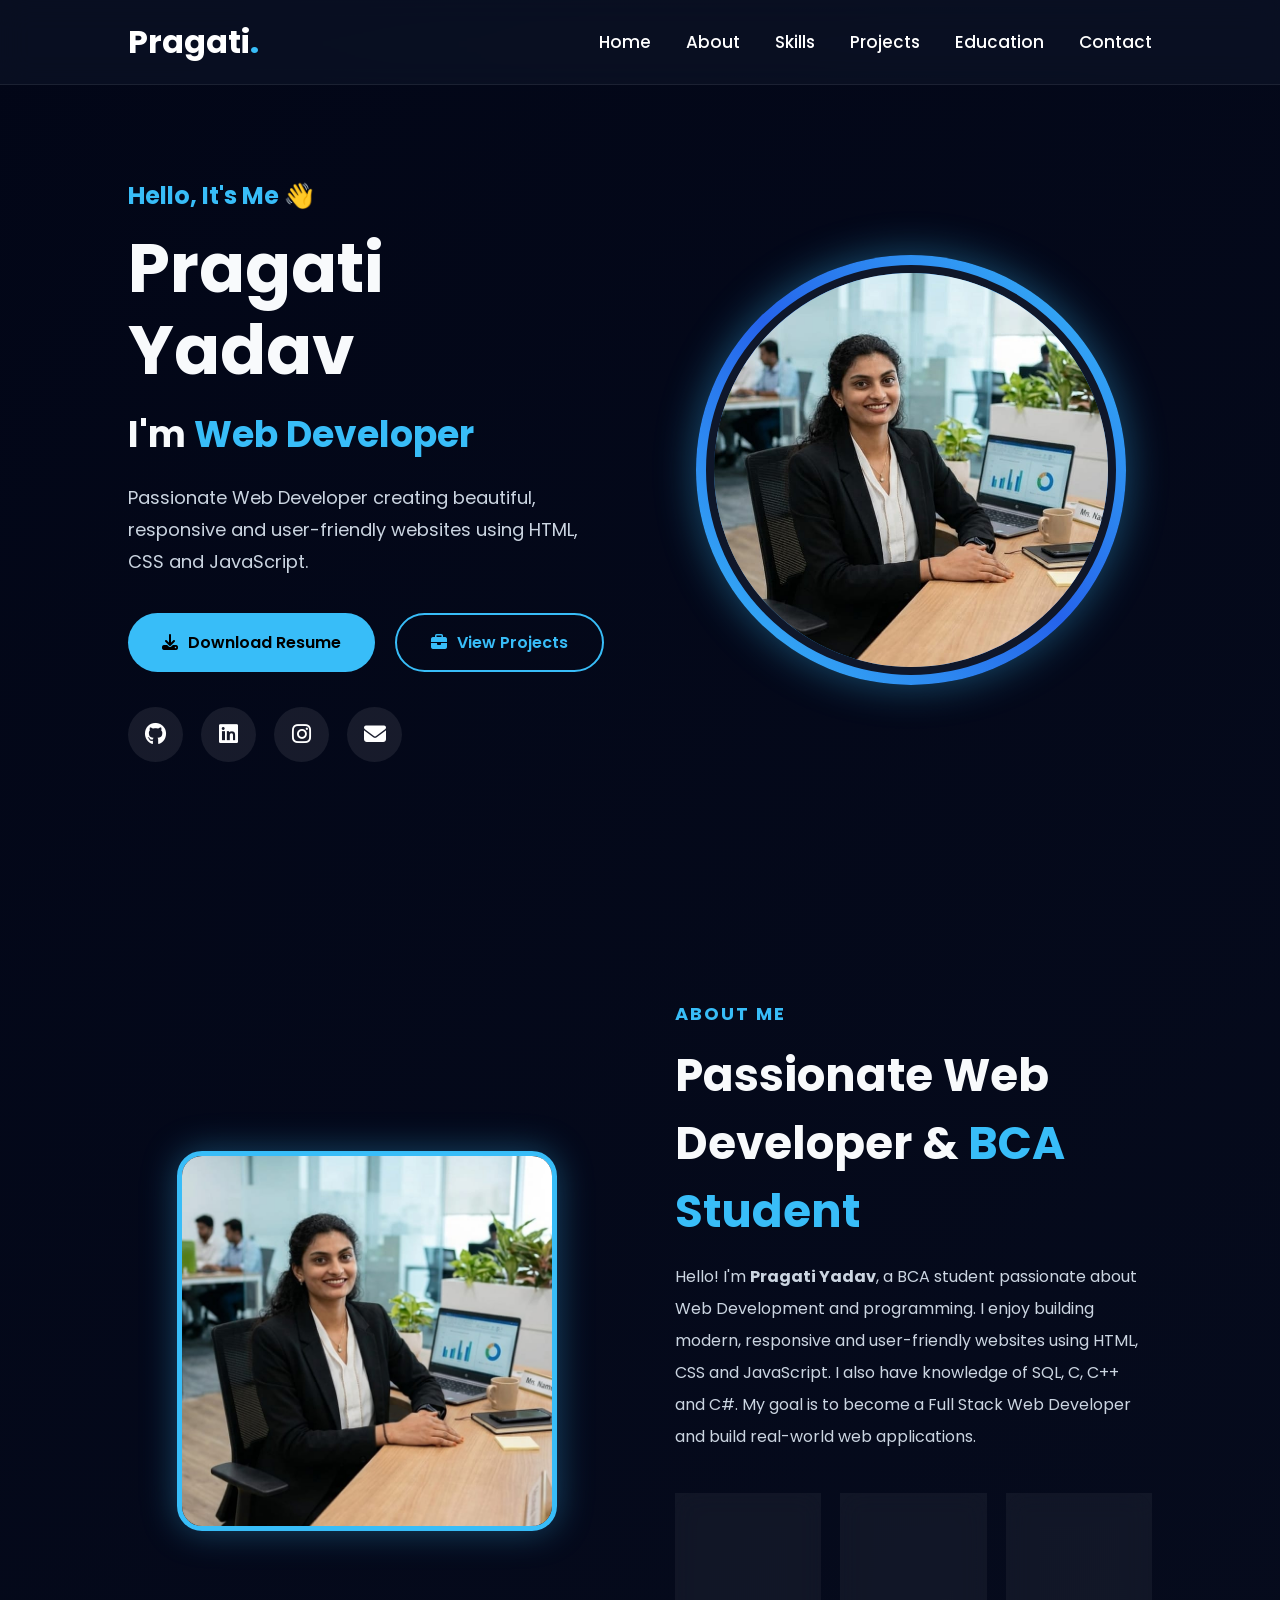
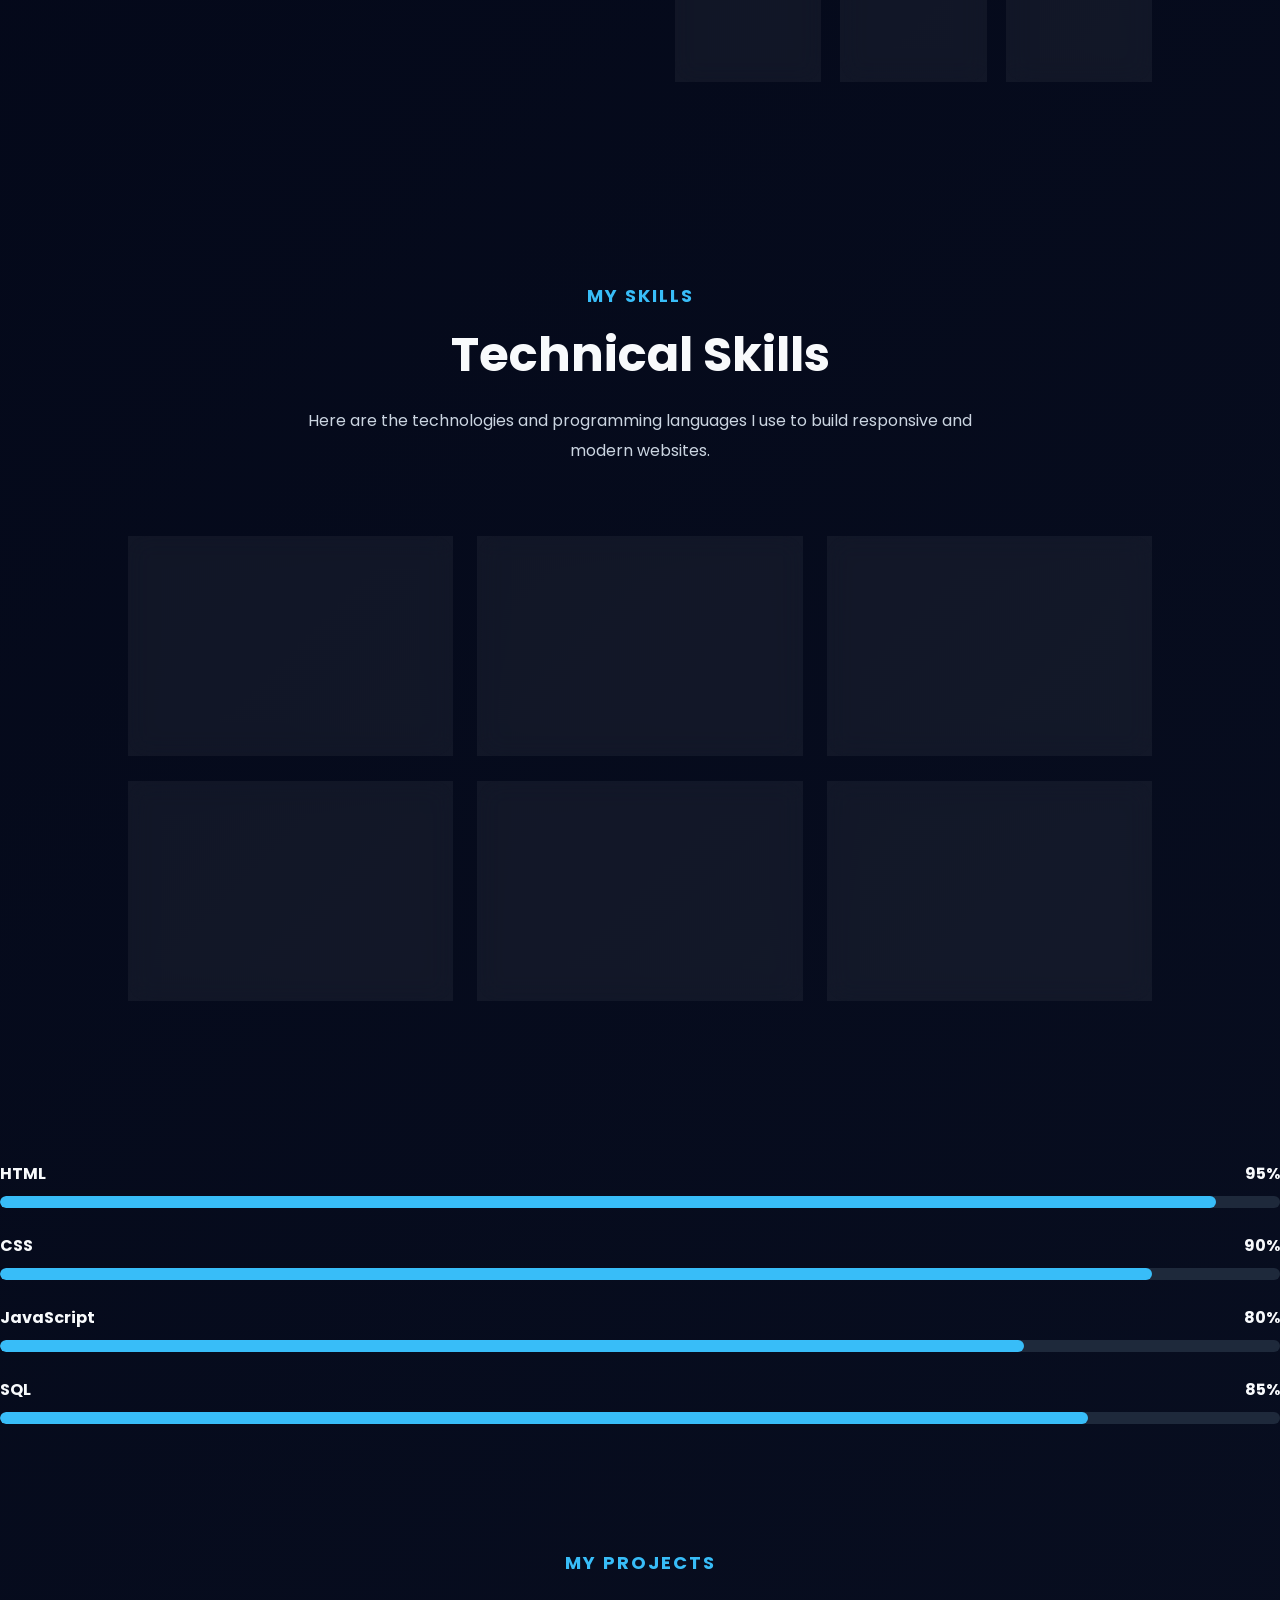
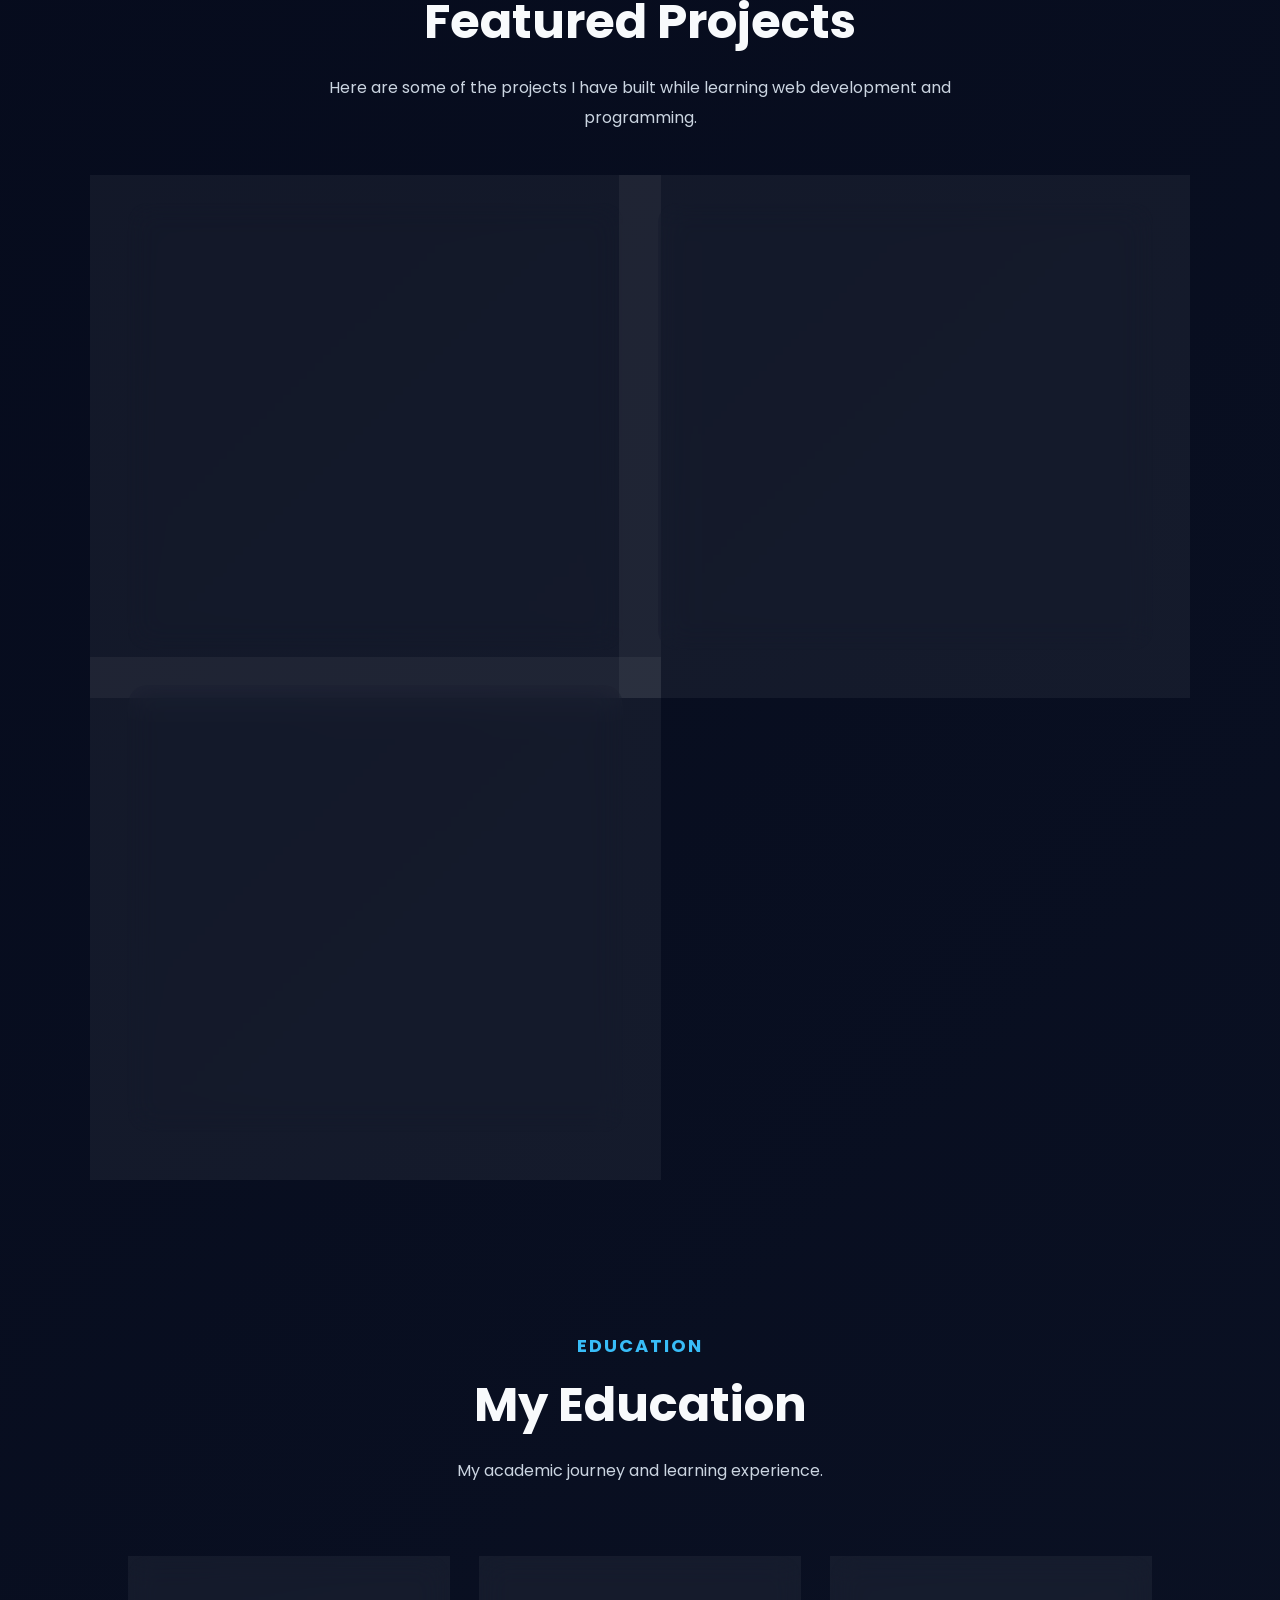
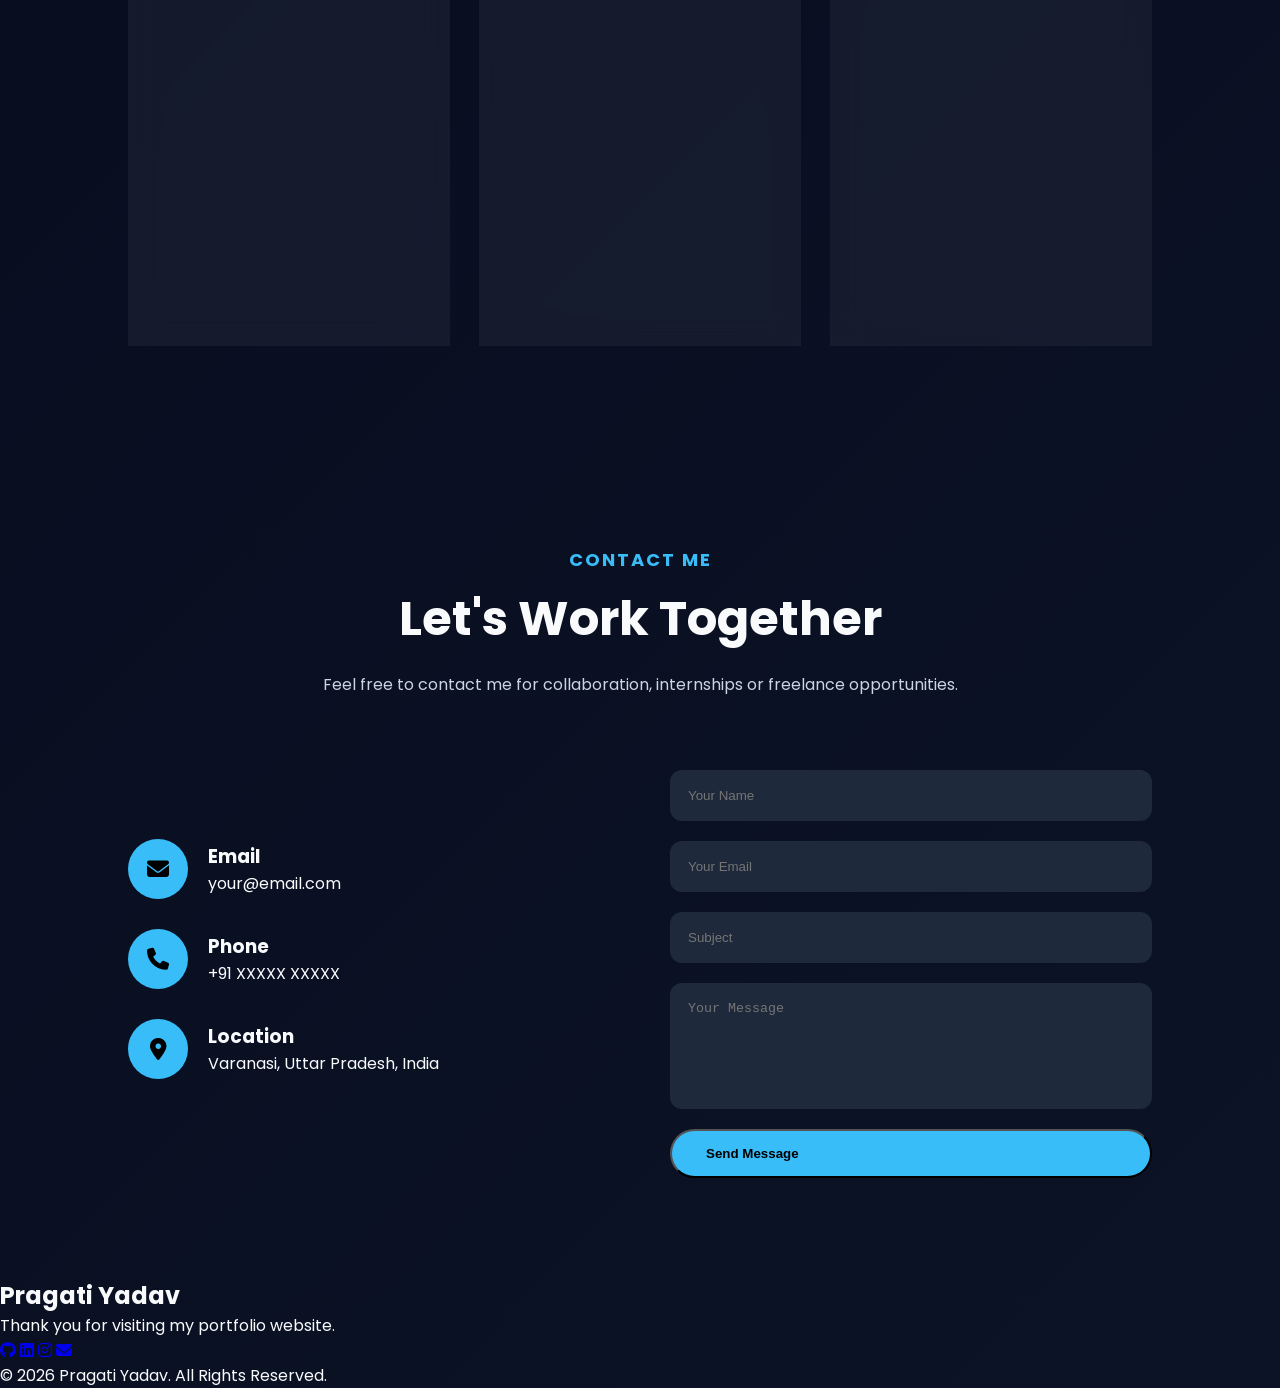
==== index.html @ 020c35b8 "Add files via upload" ====
<!DOCTYPE html>
<html lang="en">

<head>
    <!-- Basic -->
    <meta charset="UTF-8">
    <meta name="viewport" content="width=device-width, initial-scale=1.0">

    <!-- Website Title -->
    <title>Pragati Yadav | Portfolio</title>

    <!-- CSS -->
    <link rel="stylesheet" href="style.css">

    <!-- Google Font -->
    <link href="https://fonts.googleapis.com/css2?family=Poppins:wght@300;400;500;600;700;800&display=swap" rel="stylesheet">

    <!-- Font Awesome -->
    <link rel="stylesheet"
        href="https://cdnjs.cloudflare.com/ajax/libs/font-awesome/6.7.2/css/all.min.css">
</head>

<body>

    <!-- ===========================
            HEADER START
    ============================ -->

    <header>

        <nav class="navbar">

            <div class="logo">
                Pragati<span>.</span>
            </div>

            <ul class="nav-links">

                <li><a href="#home">Home</a></li>

                <li><a href="#about">About</a></li>

                <li><a href="#skills">Skills</a></li>

                <li><a href="#projects">Projects</a></li>

                <li><a href="#education">Education</a></li>

                <li><a href="#contact">Contact</a></li>

            </ul>

            <!-- Mobile Menu -->

            <div class="menu-btn">

                <i class="fa-solid fa-bars"></i>

            </div>

        </nav>

    </header>

    <!-- ===========================
            HEADER END
    ============================ -->



    <!-- ===========================
            HERO START
    ============================ -->

    <section id="home" class="hero">

        <div class="hero-left">

            <h4>Hello, It's Me 👋</h4>

            <h1>Pragati Yadav</h1>

            <h2>
                I'm
                <span class="typing"></span>
            </h2>

            <p>

                Passionate Web Developer creating beautiful,
                responsive and user-friendly websites using
                HTML, CSS and JavaScript.

            </p>
                        <!-- Buttons -->

            <div class="hero-buttons">

                <a href="dev_Pragatiy.pdf"
                   class="btn btn-primary"
                   download>

                    <i class="fa-solid fa-download"></i>

                    Download Resume

                </a>

                <a href="#projects"
                   class="btn btn-secondary">

                    <i class="fa-solid fa-briefcase"></i>

                    View Projects

                </a>

            </div>

            <!-- Social Icons -->

            <div class="social-icons">

                <a href="https://github.com/pragatiyadav2007" target="_blank">

                    <i class="fa-brands fa-github"></i>

                </a>

                <a href="pragati-yadav-513b433b0/"
                   target="_blank">

                    <i class="fa-brands fa-linkedin"></i>

                </a>

                <a href="https://www.instagram.com/angry_girl_p1289"
                   target="_blank">

                    <i class="fa-brands fa-instagram"></i>

                </a>

                <a href="mailto:your@email.com">

                    <i class="fa-solid fa-envelope"></i>

                </a>

            </div>

        </div>


        <!-- Hero Right -->

        <div class="hero-right">

            <div class="image-box">

                <img src="imagge.jpeg"
                     alt="Pragati Yadav">

            </div>

        </div>

    </section>

    <!-- Hero End -->

    <!-- ======================================
              ABOUT SECTION
====================================== -->

<section class="about" id="about">

    <div class="about-container">

        <!-- Left Side Image -->

        <div class="about-image">

            <img src="imagge.jpeg" alt="Pragati Yadav">

        </div>

        <!-- Right Side Content -->

        <div class="about-content">

            <h5>About Me</h5>

            <h2>
                Passionate Web Developer &
                <span>BCA Student</span>
            </h2>

            <p>

                Hello! I'm <strong>Pragati Yadav</strong>, a BCA student
                passionate about Web Development and programming.

                I enjoy building modern, responsive and user-friendly
                websites using HTML, CSS and JavaScript.

                I also have knowledge of SQL, C, C++ and C#.

                My goal is to become a Full Stack Web Developer
                and build real-world web applications.

            </p>

            <!-- Information -->

            <div class="about-info">

                <div class="info-box">

                    <i class="fa-solid fa-user-graduate"></i>

                    <h4>Education</h4>

                    <p>BCA (Pursuing)</p>

                </div>

                <div class="info-box">

                    <i class="fa-solid fa-code"></i>

                    <h4>Experience</h4>

                    <p>Fresher Developer</p>

                </div>

                <div class="info-box">

                    <i class="fa-solid fa-laptop-code"></i>

                    <h4>Projects</h4>

                    <p>3+ Completed</p>

                </div>

            </div>

        </div>

    </div>

</section>
<!-- ===========================
        SKILLS SECTION
=========================== -->

<section class="skills" id="skills">

    <div class="section-heading">

        <h5>My Skills</h5>

        <h2>Technical Skills</h2>

        <p>
            Here are the technologies and programming languages
            I use to build responsive and modern websites.
        </p>

    </div>

    <div class="skills-container">

        <div class="skill-card">
            <i class="fa-brands fa-html5"></i>
            <h3>HTML5</h3>
            <p>Semantic & Responsive Structure</p>
        </div>

        <div class="skill-card">
            <i class="fa-brands fa-css3-alt"></i>
            <h3>CSS3</h3>
            <p>Modern UI & Animations</p>
        </div>

        <div class="skill-card">
            <i class="fa-brands fa-js"></i>
            <h3>JavaScript</h3>
            <p>Interactive Web Development</p>
        </div>

        <div class="skill-card">
            <i class="fa-solid fa-database"></i>
            <h3>SQL</h3>
            <p>Database Management</p>
        </div>

        <div class="skill-card">
            <i class="fa-solid fa-code"></i>
            <h3>C / C++ / C#</h3>
            <p>Programming Fundamentals</p>
        </div>

        <div class="skill-card">
            <i class="fa-solid fa-laptop-code"></i>
            <h3>Responsive Design</h3>
            <p>Mobile Friendly Websites</p>
        </div>

    </div>

</section>


<div class="skill-progress">

    <div class="progress-box">
        <h4>HTML <span>95%</span></h4>
        <div class="progress-bar">
            <div class="progress html"></div>
        </div>
    </div>

    <div class="progress-box">
        <h4>CSS <span>90%</span></h4>
        <div class="progress-bar">
            <div class="progress css"></div>
        </div>
    </div>

    <div class="progress-box">
        <h4>JavaScript <span>80%</span></h4>
        <div class="progress-bar">
            <div class="progress js"></div>
        </div>
    </div>

    <div class="progress-box">
        <h4>SQL <span>85%</span></h4>
        <div class="progress-bar">
            <div class="progress sql"></div>
        </div>
    </div>

</div>
<!-- ======================================
              PROJECTS SECTION
====================================== -->

<section class="projects" id="projects">

    <div class="section-heading">

        <h5>My Projects</h5>

        <h2>Featured Projects</h2>

        <p>
            Here are some of the projects I have built while learning
            web development and programming.
        </p>

    </div>

    <div class="projects-container">

        <!-- Project 1 -->

        <div class="project-card">

            <img src="imagge/project2.jpeg" alt="Portfolio Website">

            <div class="project-content">

                <h3>Personal Portfolio</h3>

                <p>
                    A modern responsive portfolio website built using
                    HTML, CSS and JavaScript.
                </p>

                <div class="project-buttons">

                    <a href="#" class="project-btn">
                        Live Demo
                    </a>

                    <a href="#" class="project-btn">
                        GitHub
                    </a>

                </div>

            </div>

        </div>

        <!-- Project 2 -->

        <div class="project-card">

            <img src="imagge/project2.jpeg" alt="Amazon Clone">

            <div class="project-content">

                <h3>Amazon Clone</h3>

                <p>
                    Amazon homepage clone developed using HTML, CSS
                    and JavaScript.
                </p>

                <div class="project-buttons">

                    <a href="#" class="project-btn">
                        Live Demo
                    </a>

                    <a href="#" class="project-btn">
                        GitHub
                    </a>

                </div>

            </div>

        </div>

        <!-- Project 3 -->

        <div class="project-card">

            <img src="images/project3.png" alt="Student Marksheet">

            <div class="project-content">

                <h3>Student Marksheet</h3>

                <p>
                    Console application developed using C#
                    for student result management.
                </p>

                <div class="project-buttons">

                    <a href="#" class="project-btn">
                        View
                    </a>

                    <a href="#" class="project-btn">
                        GitHub
                    </a>

                </div>

            </div>

        </div>

    </div>

</section>

<!-- ======================================
              EDUCATION SECTION
====================================== -->

<section class="education" id="education">

    <div class="section-heading">

        <h5>Education</h5>

        <h2>My Education</h2>

        <p>
            My academic journey and learning experience.
        </p>

    </div>

    <div class="education-container">

        <!-- BCA -->

        <div class="education-card">

            <div class="edu-icon">
                <i class="fa-solid fa-graduation-cap"></i>
            </div>

            <h3>Bachelor of Computer Applications (BCA)</h3>

            <h4>Attar Singh Degree College</h4>

            <span>2025 - Present</span>

            <p>
                Currently pursuing BCA with focus on Web Development,
                Programming and Database Management.
            </p>

        </div>

        <!-- 12th -->

        <div class="education-card">

            <div class="edu-icon">
                <i class="fa-solid fa-school"></i>
            </div>

            <h3>Intermediate (12th)</h3>

            <h4>U.P. Board</h4>

            <span>2025</span>

            <p>
                Successfully completed Intermediate with
                <strong>75.6%</strong>.
            </p>

        </div>

        <!-- 10th -->

        <div class="education-card">

            <div class="edu-icon">
                <i class="fa-solid fa-book-open"></i>
            </div>

            <h3>High School (10th)</h3>

            <h4>U.P. Board</h4>

            <span>2023</span>

            <p>
                Successfully completed High School with
                <strong>82.17%</strong>.
            </p>

        </div>

    </div>

</section>
<!-- ======================================
              CONTACT SECTION
====================================== -->

<section class="contact" id="contact">

    <div class="section-heading">

        <h5>Contact Me</h5>

        <h2>Let's Work Together</h2>

        <p>
            Feel free to contact me for collaboration,
            internships or freelance opportunities.
        </p>

    </div>

    <div class="contact-container">

        <!-- Left Side -->

        <div class="contact-info">

            <div class="contact-box">

                <i class="fa-solid fa-envelope"></i>

                <div>

                    <h3>Email</h3>

                    <p>your@email.com</p>

                </div>

            </div>

            <div class="contact-box">

                <i class="fa-solid fa-phone"></i>

                <div>

                    <h3>Phone</h3>

                    <p>+91 XXXXX XXXXX</p>

                </div>

            </div>

            <div class="contact-box">

                <i class="fa-solid fa-location-dot"></i>

                <div>

                    <h3>Location</h3>

                    <p>Varanasi, Uttar Pradesh, India</p>

                </div>

            </div>

        </div>

        <!-- Right Side -->

        <form class="contact-form">

            <input type="text" placeholder="Your Name" required>

            <input type="email" placeholder="Your Email" required>

            <input type="text" placeholder="Subject" required>

            <textarea rows="6" placeholder="Your Message"></textarea>

            <button type="submit" class="btn btn-primary">

                Send Message

            </button>

        </form>

    </div>

</section>

<!-- ======================================
                FOOTER
====================================== -->

<footer>

    <div class="footer-content">

        <h2>Pragati Yadav</h2>

        <p>
            Thank you for visiting my portfolio website.
        </p>

        <div class="footer-social">

            <a href="#"><i class="fa-brands fa-github"></i></a>

            <a href="#"><i class="fa-brands fa-linkedin"></i></a>

            <a href="#"><i class="fa-brands fa-instagram"></i></a>

            <a href="#"><i class="fa-solid fa-envelope"></i></a>

        </div>

        <p class="copyright">

            © 2026 Pragati Yadav. All Rights Reserved.

        </p>

    </div>

</footer>

<script src="script.js"></script>

</body>
</html>
---- style.css ----
/* ===========================================
   GOOGLE FONT
=========================================== */

@import url('https://fonts.googleapis.com/css2?family=Poppins:wght@300;400;500;600;700;800&display=swap');


/* ===========================================
   CSS VARIABLES
=========================================== */

:root{

    --bg-color:#0F172A;
    --card-color:#1E293B;
    --primary:#38BDF8;
    --primary-dark:#0284C7;
    --text:#F8FAFC;
    --gray:#CBD5E1;
    --white:#ffffff;
    --shadow:0 10px 30px rgba(0,0,0,.35);

}


/* ===========================================
   RESET
=========================================== */

*{

    margin:0;
    padding:0;
    box-sizing:border-box;
    scroll-behavior:smooth;

}


/* ===========================================
   BODY
=========================================== */

body{

    font-family:'Poppins',sans-serif;

    background:linear-gradient(
        135deg,
        #020617,
        #0F172A,
        #1E293B,
        #0F172A
    );

    background-size:400% 400%;

    animation:bgAnimation 15s ease infinite;

    color:var(--text);

    overflow-x:hidden;

}


/* Animated Background */

@keyframes bgAnimation{

    0%{

        background-position:0% 50%;

    }

    50%{

        background-position:100% 50%;

    }

    100%{

        background-position:0% 50%;

    }

}


/* ===========================================
   COMMON
=========================================== */

html{

    scroll-behavior:smooth;

}

img{

    max-width:100%;
    display:block;

}

a{

    text-decoration:none;

}

ul{

    list-style:none;

}

section{

    padding:100px 10%;

}


/* ===========================================
   SECTION TITLE
=========================================== */

.section-heading{

    text-align:center;

    margin-bottom:70px;

}

.section-heading h5{

    color:var(--primary);

    font-size:18px;

    letter-spacing:2px;

    text-transform:uppercase;

}

.section-heading h2{

    font-size:48px;

    margin-top:10px;

}

.section-heading p{

    color:var(--gray);

    margin-top:15px;

    line-height:30px;

    max-width:700px;

    margin-left:auto;

    margin-right:auto;

}
/* ===========================================
   NAVBAR
=========================================== */

header{
    position: fixed;
    top: 0;
    left: 0;
    width: 100%;
    z-index: 1000;
    padding: 18px 10%;
    backdrop-filter: blur(15px);
    background: rgba(15,23,42,0.55);
    border-bottom: 1px solid rgba(255,255,255,0.08);
}

.navbar{
    display: flex;
    justify-content: space-between;
    align-items: center;
}

/* Logo */

.logo{
    font-size: 32px;
    font-weight: 700;
    color: var(--white);
    cursor: pointer;
}

.logo span{
    color: var(--primary);
}

/* Menu */

.nav-links{
    display: flex;
    gap: 35px;
}

.nav-links li a{

    color: var(--white);

    font-size: 17px;

    font-weight: 500;

    transition: .3s;

}

.nav-links li a:hover{

    color: var(--primary);

}

/* Mobile Menu */

.menu-btn{

    display: none;

    font-size: 28px;

    cursor: pointer;

    color: white;

}


/* ===========================================
   BUTTONS
=========================================== */

.btn{

    display:inline-flex;

    align-items:center;

    gap:10px;

    padding:15px 34px;

    border-radius:50px;

    font-weight:600;

    transition:.4s;

}

.btn-primary{

    background:var(--primary);

    color:#000;

}

.btn-primary:hover{

    transform:translateY(-6px);

    box-shadow:0 0 30px var(--primary);

}

.btn-secondary{

    border:2px solid var(--primary);

    color:var(--primary);

}

.btn-secondary:hover{

    background:var(--primary);

    color:#000;

}


/* ===========================================
   RESPONSIVE NAVBAR
=========================================== */

@media(max-width:991px){

.nav-links{

display:none;

}

.menu-btn{

display:block;

}

}
/* ===========================================
   HERO SECTION
=========================================== */

.hero{

    min-height:100vh;

    display:flex;

    justify-content:space-between;

    align-items:center;

    padding:120px 10% 80px;

    gap:60px;

}

/* Left */

.hero-left{

    flex:1;

}

.hero-left h4{

    color:var(--primary);

    font-size:24px;

    margin-bottom:15px;

}

.hero-left h1{

    font-size:68px;

    font-weight:700;

    margin-bottom:15px;

    line-height:1.2;

}

.hero-left h2{

    font-size:36px;

    margin-bottom:20px;

}

.typing{

    color:var(--primary);

}

.hero-left p{

    color:var(--gray);

    line-height:32px;

    max-width:650px;

    margin-bottom:35px;

    font-size:18px;

}

/* Buttons */

.hero-buttons{

    display:flex;

    gap:20px;

    margin-bottom:35px;

    flex-wrap:wrap;

}

/* Social Icons */

.social-icons{

    display:flex;

    gap:18px;

}

.social-icons a{

    width:55px;

    height:55px;

    border-radius:50%;

    background:rgba(255,255,255,.08);

    display:flex;

    justify-content:center;

    align-items:center;

    color:white;

    font-size:22px;

    transition:.4s;

}

.social-icons a:hover{

    background:var(--primary);

    color:#000;

    transform:translateY(-6px);

}

/* Right */

.hero-right{

    flex:1;

    display:flex;

    justify-content:center;

}

.image-box{

    width:430px;

    height:430px;

    border-radius:50%;

    padding:10px;

    background:linear-gradient(
    45deg,
    #38BDF8,
    #2563EB,
    #38BDF8);

    animation:float 4s ease-in-out infinite;

    box-shadow:0 0 40px rgba(56,189,248,.4);

}

.image-box img{

    width:100%;

    height:100%;

    object-fit:cover;

    border-radius:50%;

    border:8px solid #0F172A;

}

/* Floating Animation */

@keyframes float{

    0%{

        transform:translateY(0);

    }

    50%{

        transform:translateY(-18px);

    }

    100%{

        transform:translateY(0);

    }

}

/* Mobile */

@media(max-width:991px){

.hero{

flex-direction:column-reverse;

text-align:center;

}

.hero-buttons{

justify-content:center;

}

.social-icons{

justify-content:center;

}

.hero-left h1{

font-size:48px;

}

.hero-left h2{

font-size:28px;

}

.image-box{

width:300px;

height:300px;

}

}
/* ===========================================
   ABOUT SECTION
=========================================== */

.about{

    padding:100px 10%;

}

.about-container{

    display:flex;

    align-items:center;

    justify-content:space-between;

    gap:70px;

}

.about-image{

    flex:1;

    display:flex;

    justify-content:center;

}

.about-image img{

    width:380px;

    height:380px;

    object-fit:cover;

    border-radius:25px;

    border:5px solid var(--primary);

    box-shadow:0 0 35px rgba(56,189,248,.35);

    transition:.5s;

}

.about-image img:hover{

    transform:scale(1.04);

}

.about-content{

    flex:1;

}

.about-content h5{

    color:var(--primary);

    font-size:18px;

    letter-spacing:2px;

    text-transform:uppercase;

}

.about-content h2{

    font-size:45px;

    margin:15px 0;

}

.about-content h2 span{

    color:var(--primary);

}

.about-content p{

    color:var(--gray);

    line-height:32px;

    margin-bottom:40px;

}

/* Info Cards */

.about-info{

    display:grid;

    grid-template-columns:repeat(3,1fr);

    gap:20px;

}

.info-box{

    background:rgba(255,255,255,.05);

    backdrop-filter:blur(12px);

    border:1px solid rgba(255,255,255,.08);

    border-radius:20px;

    padding:25px;

    text-align:center;

    transition:.4s;

}

.info-box:hover{

    transform:translateY(-10px);

    box-shadow:0 0 25px rgba(56,189,248,.35);

}

.info-box i{

    font-size:35px;

    color:var(--primary);

    margin-bottom:15px;

}

.info-box h4{

    margin-bottom:10px;

}

.info-box p{

    margin:0;

    line-height:26px;

}

/* Responsive */

@media(max-width:991px){

.about-container{

flex-direction:column;

text-align:center;

}

.about-info{

grid-template-columns:1fr;

}

.about-image img{

width:280px;

height:280px;

}

.about-content h2{

font-size:34px;

}

}
/* ===========================================
   SKILLS SECTION
=========================================== */

.skills{
    padding:100px 10%;
}

.skills-container{

    display:grid;

    grid-template-columns:repeat(auto-fit,minmax(250px,1fr));

    gap:25px;

}

.skill-card{

    background:rgba(255,255,255,.05);

    backdrop-filter:blur(12px);

    border:1px solid rgba(255,255,255,.08);

    border-radius:20px;

    padding:35px 25px;

    text-align:center;

    transition:.4s;

}

.skill-card:hover{

    transform:translateY(-10px);

    box-shadow:0 0 30px rgba(56,189,248,.35);

}

.skill-card i{

    font-size:55px;

    color:var(--primary);

    margin-bottom:20px;

}

.skill-card h3{

    margin-bottom:10px;

    font-size:24px;

}

.skill-card p{

    color:var(--gray);

    line-height:28px;

}
/* Skill Progress */

.skill-progress{
    margin-top:60px;
}

.progress-box{
    margin-bottom:25px;
}

.progress-box h4{
    display:flex;
    justify-content:space-between;
    margin-bottom:10px;
}

.progress-bar{
    width:100%;
    height:12px;
    background:#1e293b;
    border-radius:50px;
    overflow:hidden;
}

.progress{
    height:100%;
    background:var(--primary);
    border-radius:50px;
}

.html{width:95%;}
.css{width:90%;}
.js{width:80%;}
.sql{width:85%;}

/* ===========================================
   PROJECTS SECTION
=========================================== */

.projects{
    padding:100px 10%;
}

.projects-container{

    display:grid;

    grid-template-columns:repeat(auto-fit,minmax(320px,1fr));

    gap:35px;

}

.project-card{

    background:rgba(255,255,255,.05);

    backdrop-filter:blur(15px);

    border:1px solid rgba(255,255,255,.08);

    border-radius:20px;

    overflow:hidden;

    transition:.4s;

    box-shadow:0 10px 25px rgba(0,0,0,.25);

}

.project-card:hover{

    transform:translateY(-12px);

    box-shadow:0 0 30px rgba(56,189,248,.35);

}

.project-card img{

    width:100%;

    height:220px;

    object-fit:cover;

}

.project-content{

    padding:25px;

}

.project-content h3{

    font-size:24px;

    margin-bottom:15px;

}

.project-content p{

    color:var(--gray);

    line-height:28px;

    margin-bottom:20px;

}

.project-buttons{

    display:flex;

    gap:15px;

    flex-wrap:wrap;

}

.project-btn{

    padding:12px 22px;

    border-radius:30px;

    background:var(--primary);

    color:#000;

    font-weight:600;

    transition:.3s;

}

.project-btn:hover{

    background:var(--primary-dark);

    color:#fff;

}
/*==========================================
        EDUCATION SECTION
==========================================*/

.education-container{

display:grid;

grid-template-columns:repeat(auto-fit,minmax(300px,1fr));

gap:30px;

}

.education-card{

background:rgba(255,255,255,.05);

backdrop-filter:blur(15px);

padding:30px;

border-radius:20px;

text-align:center;

transition:.4s;

border:1px solid rgba(255,255,255,.08);

}

.education-card:hover{

transform:translateY(-10px);

box-shadow:0 0 25px rgba(56,189,248,.4);

}

.edu-icon{

font-size:40px;

color:var(--primary);

margin-bottom:20px;

}

.education-card h3{

margin-bottom:15px;

}

.education-card h4{

color:var(--gray);

margin-bottom:10px;

}

.education-card span{

color:var(--primary);

font-weight:600;

display:block;

margin-bottom:15px;

}
/*==========================================
          CONTACT SECTION
==========================================*/

.contact-container{

display:grid;

grid-template-columns:1fr 1fr;

gap:60px;

align-items:center;

}

.contact-box{

display:flex;

align-items:center;

gap:20px;

margin-bottom:30px;

}

.contact-box i{

width:60px;

height:60px;

display:flex;

justify-content:center;

align-items:center;

background:var(--primary);

color:#000;

border-radius:50%;

font-size:22px;

}

.contact-form{

display:flex;

flex-direction:column;

gap:20px;

}

.contact-form input,

.contact-form textarea{

padding:18px;

background:#1E293B;

border:none;

outline:none;

border-radius:12px;

color:white;

}

.contact-form textarea{

resize:none;

}
/*==========================================
      RESPONSIVE DESIGN
==========================================*/

@media(max-width:991px){

.contact-container{

grid-template-columns:1fr;

}

.section-heading h2{

font-size:36px;

}

.hero{

padding-top:150px;

}

}

@media(max-width:768px){

.hero-left h1{

font-size:40px;

}

.hero-left h2{

font-size:26px;

}

.section-heading h2{

font-size:30px;

}

.btn{

padding:14px 28px;

font-size:15px;

}

}

/*==========================================
        MOBILE MENU
==========================================*/

@media (max-width:991px){

.nav-links{

position:absolute;

top:80px;

left:0;

width:100%;

background:#0F172A;

flex-direction:column;

align-items:center;

padding:25px 0;

display:none;

}

.nav-links.active{

display:flex;

}

}

/*==========================================
        SCROLL TO TOP
==========================================*/

#topBtn{

position:fixed;

right:25px;

bottom:25px;

width:55px;

height:55px;

border:none;

border-radius:50%;

background:#38BDF8;

color:#000;

font-size:24px;

cursor:pointer;

display:none;

box-shadow:0 0 20px rgba(56,189,248,.5);

transition:.3s;

z-index:999;

}

#topBtn:hover{

transform:translateY(-5px);

}
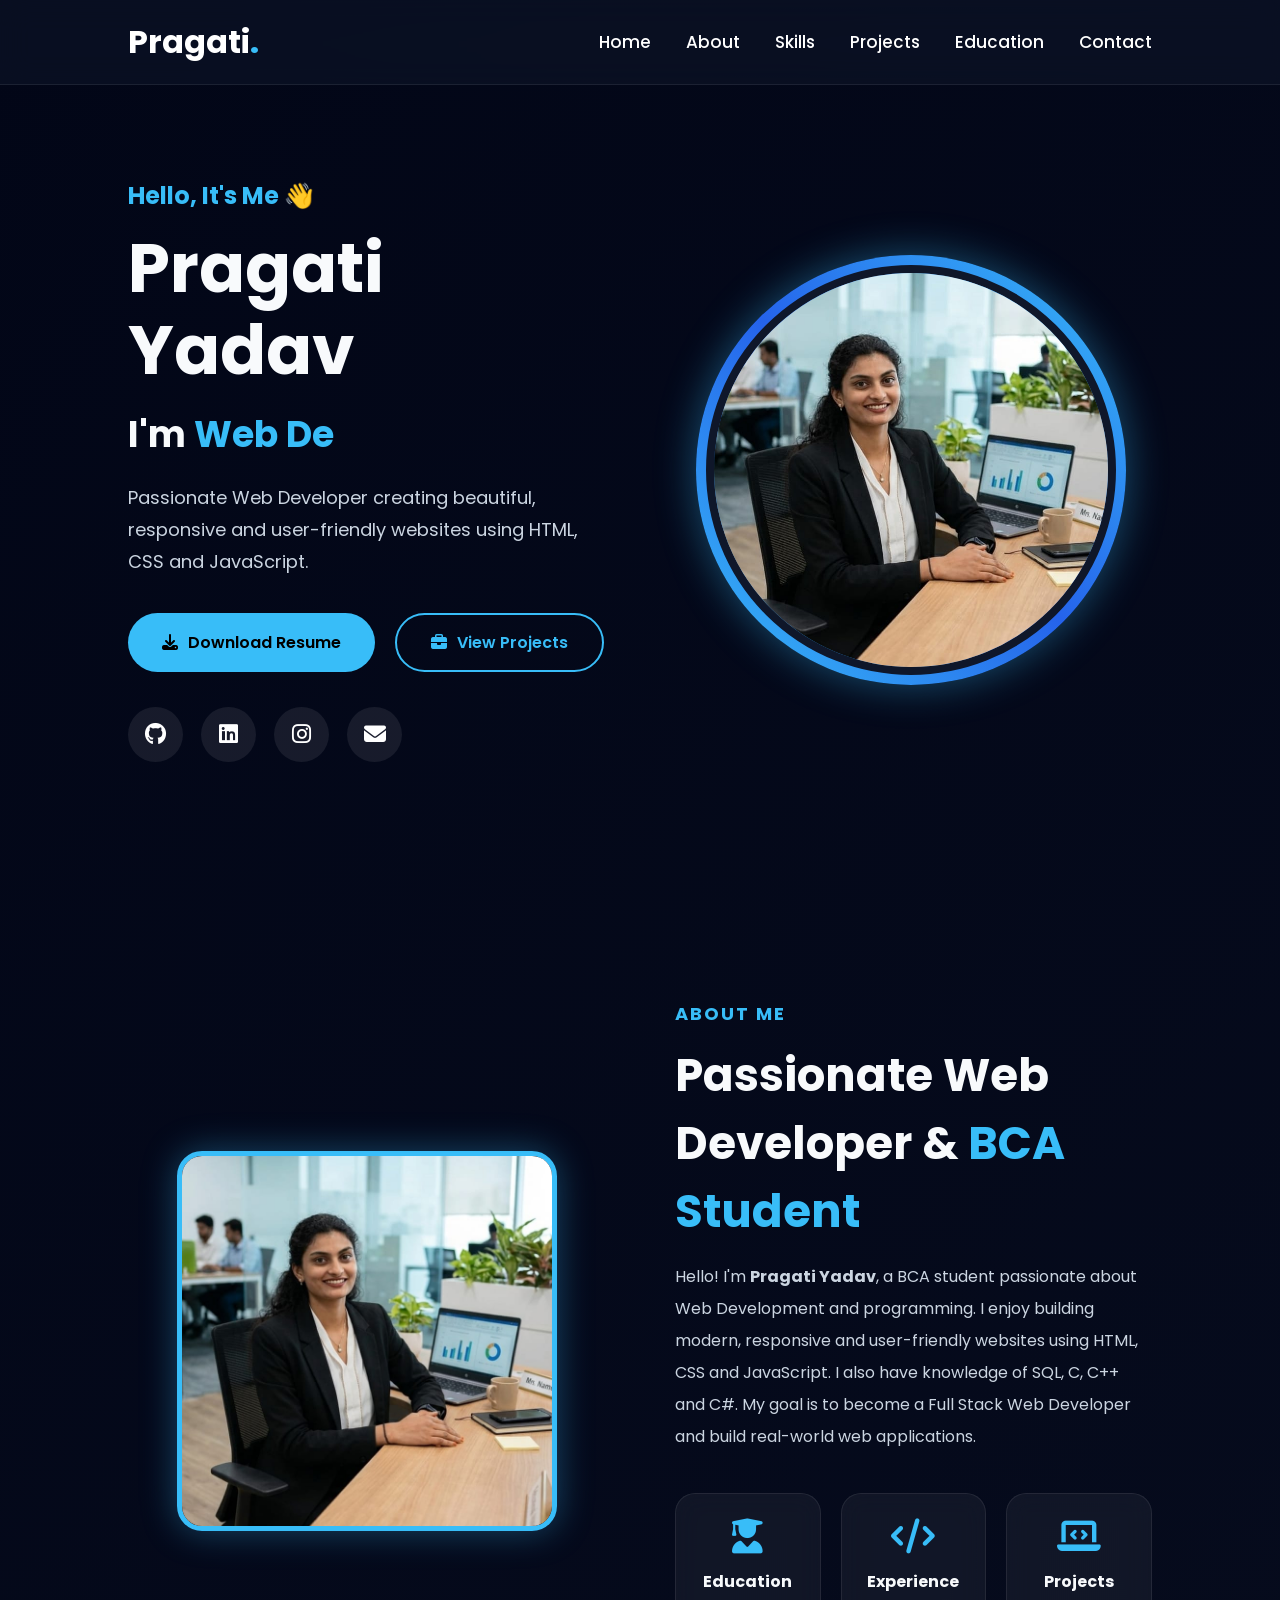
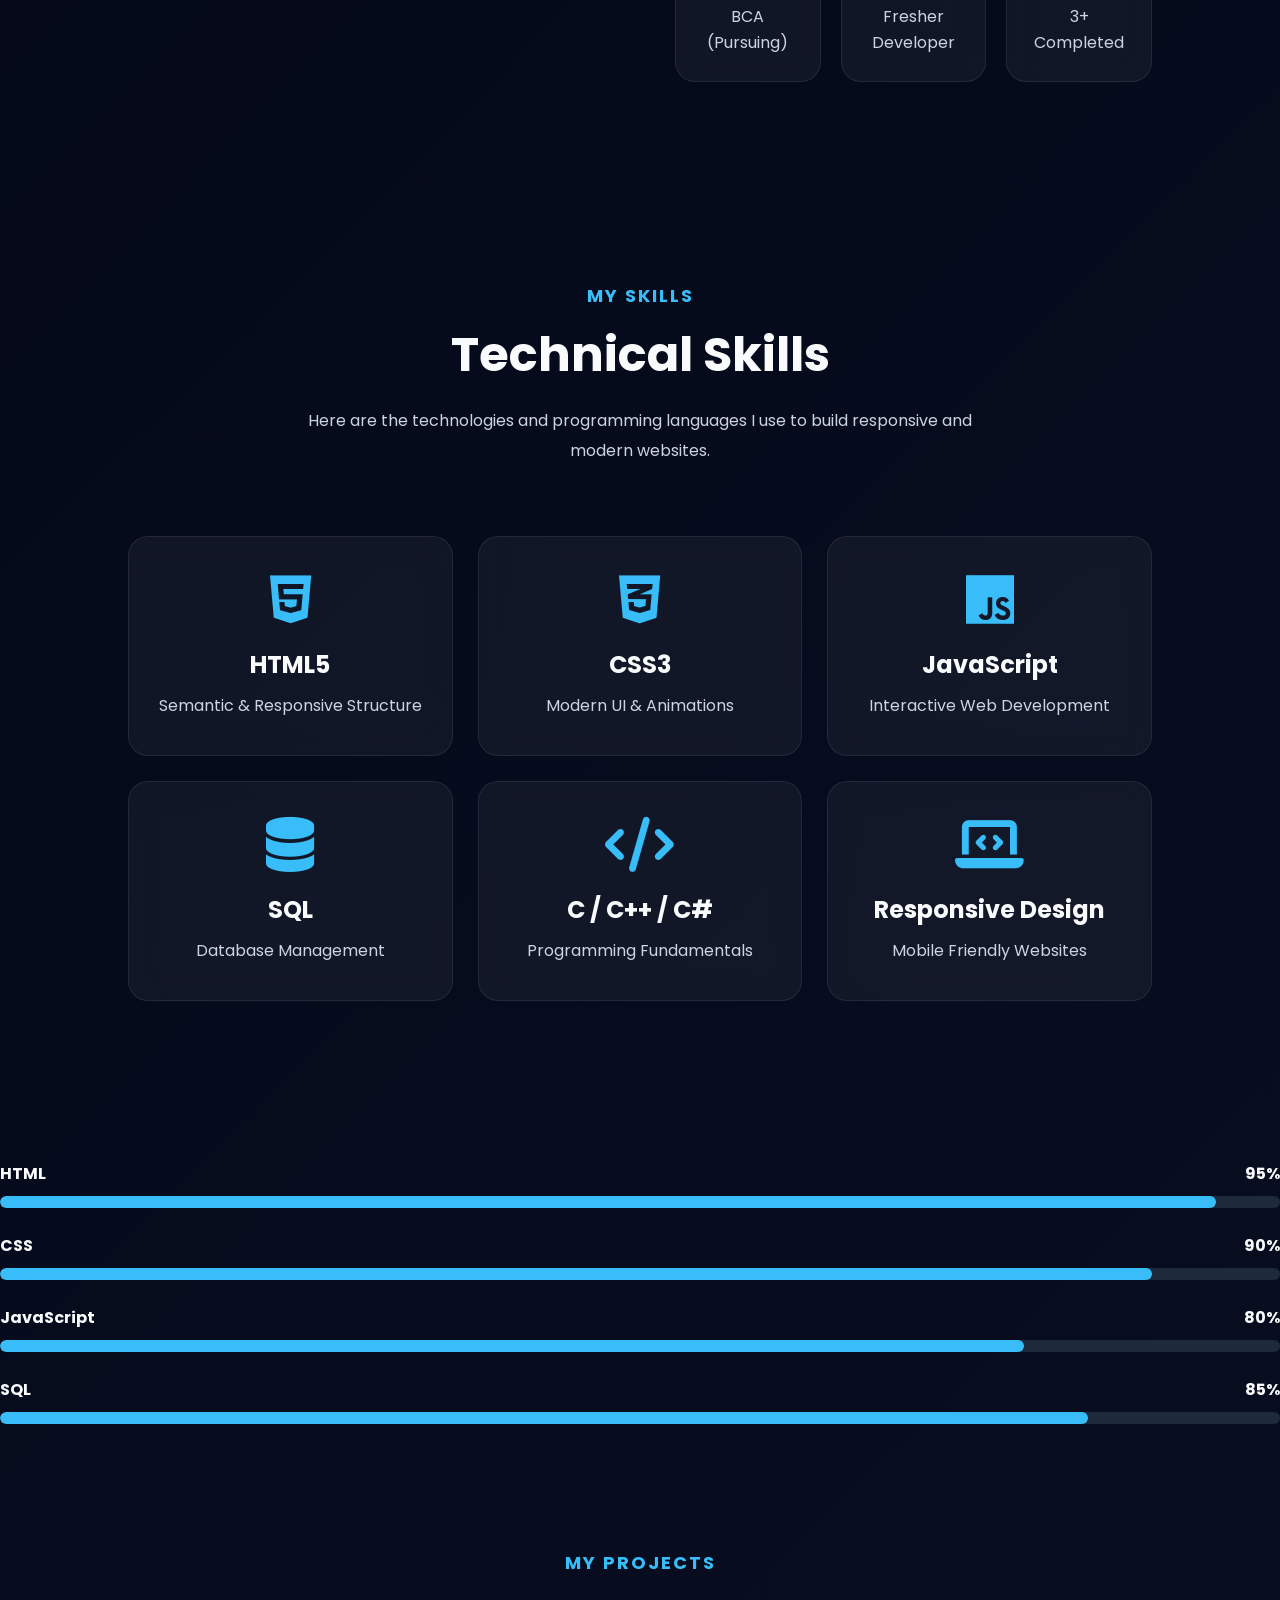
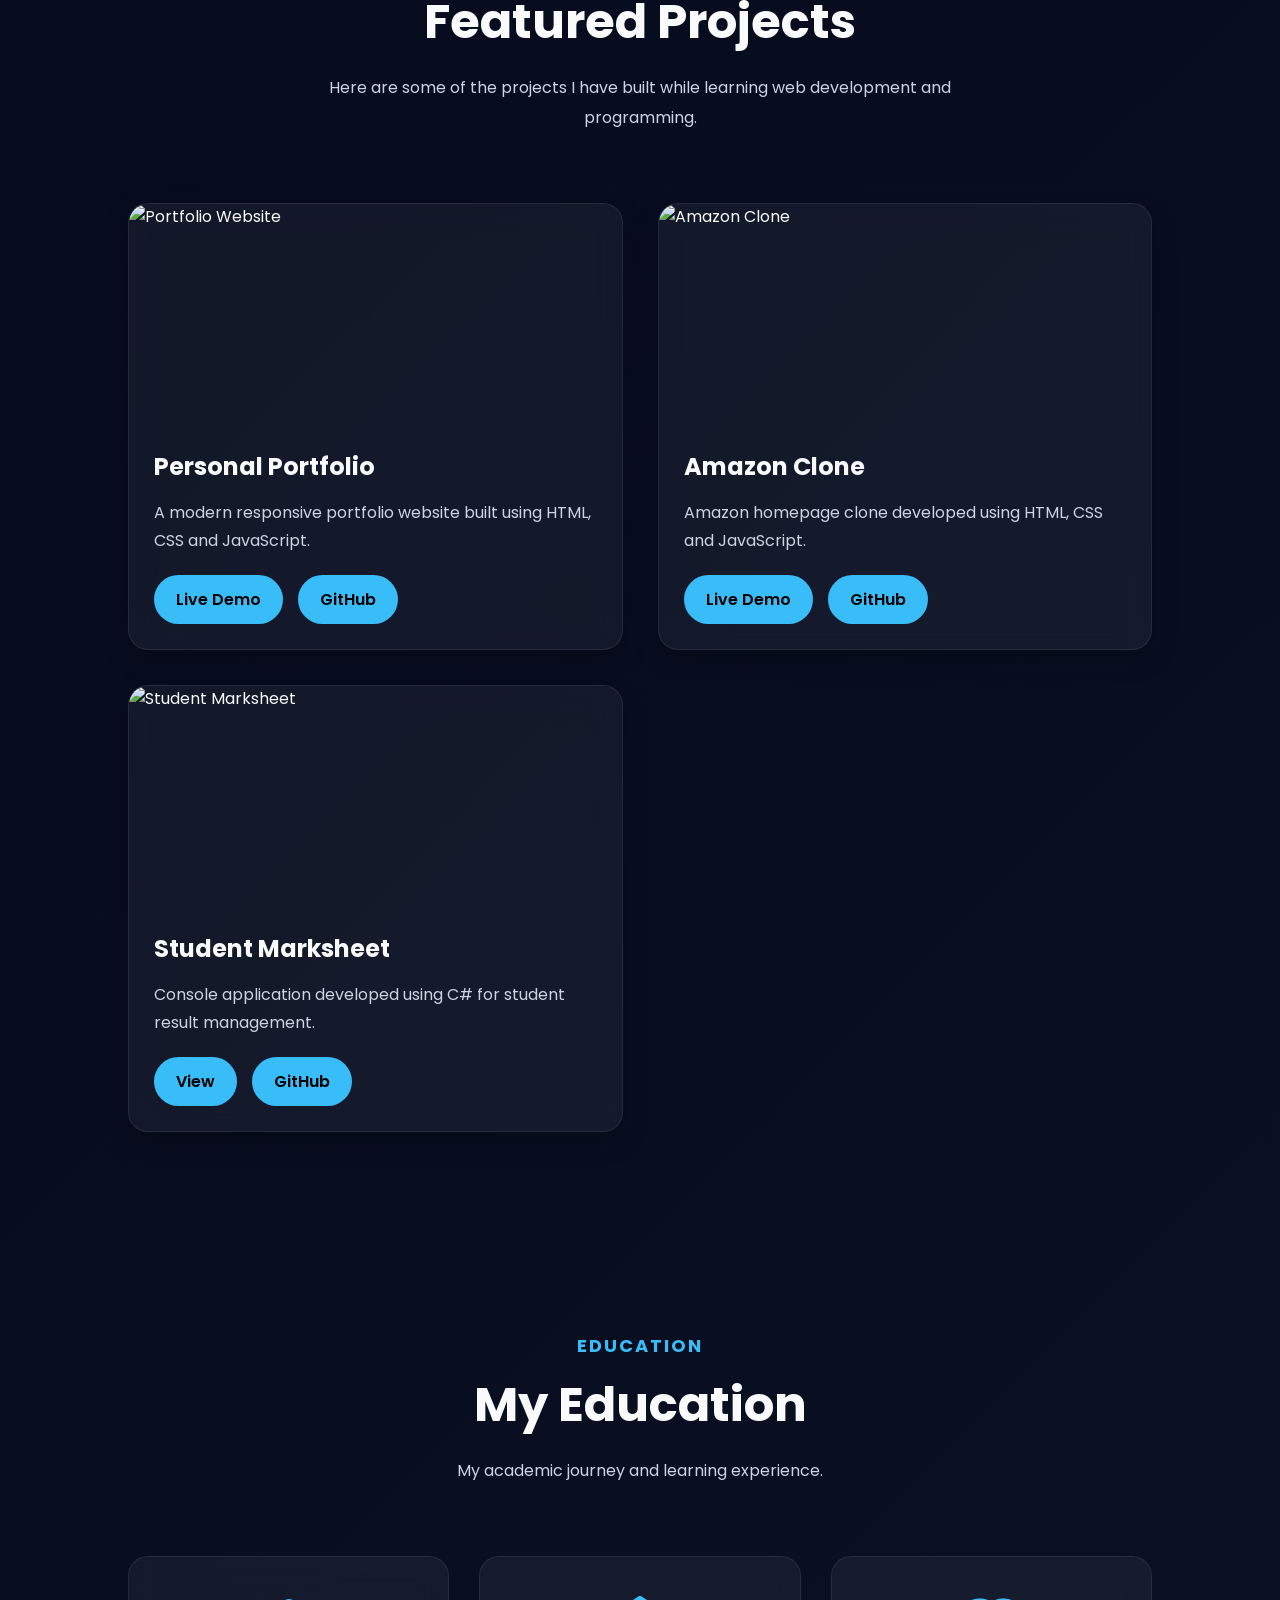
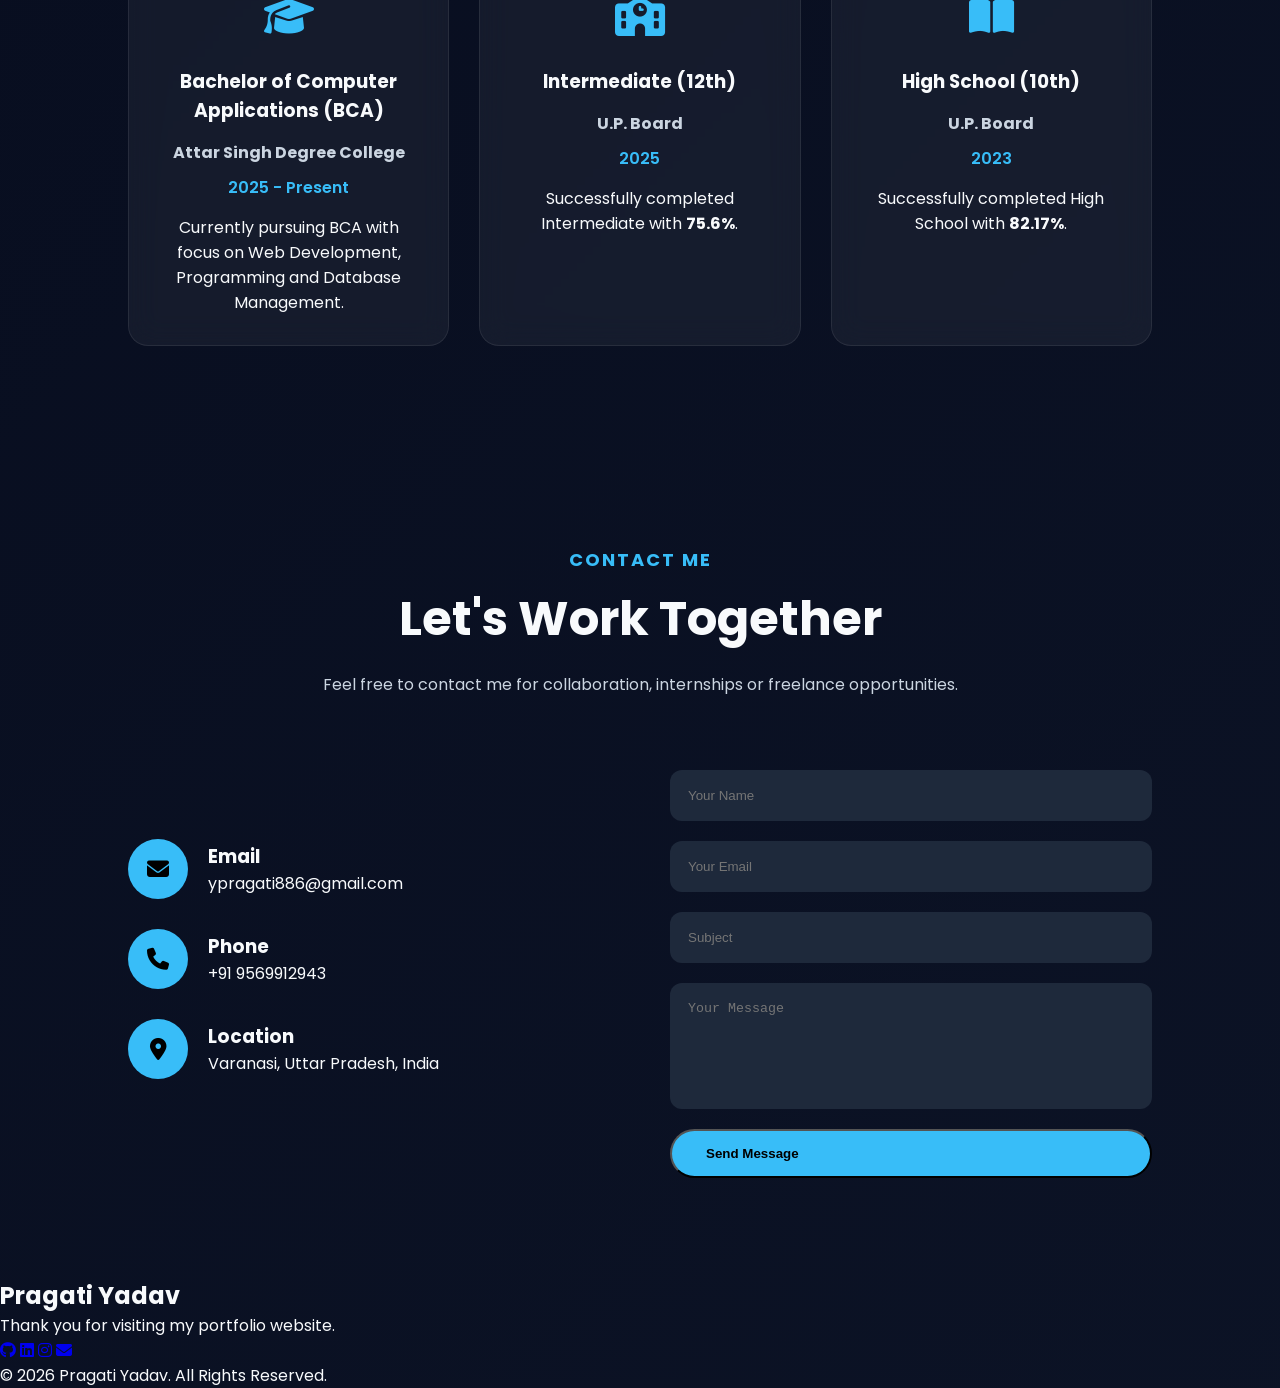
==== commit 4dc1abcd: "Update index.html" ====
--- a/index.html
+++ b/index.html
@@ -582,7 +582,7 @@
 
                     <h3>Email</h3>
 
-                    <p>your@email.com</p>
+                    <p>ypragati886@gmail.com</p>
 
                 </div>
 
@@ -596,7 +596,7 @@
 
                     <h3>Phone</h3>
 
-                    <p>+91 XXXXX XXXXX</p>
+                    <p>+91 9569912943</p>
 
                 </div>
 
@@ -681,4 +681,4 @@
 <script src="script.js"></script>
 
 </body>
-</html>+</html>
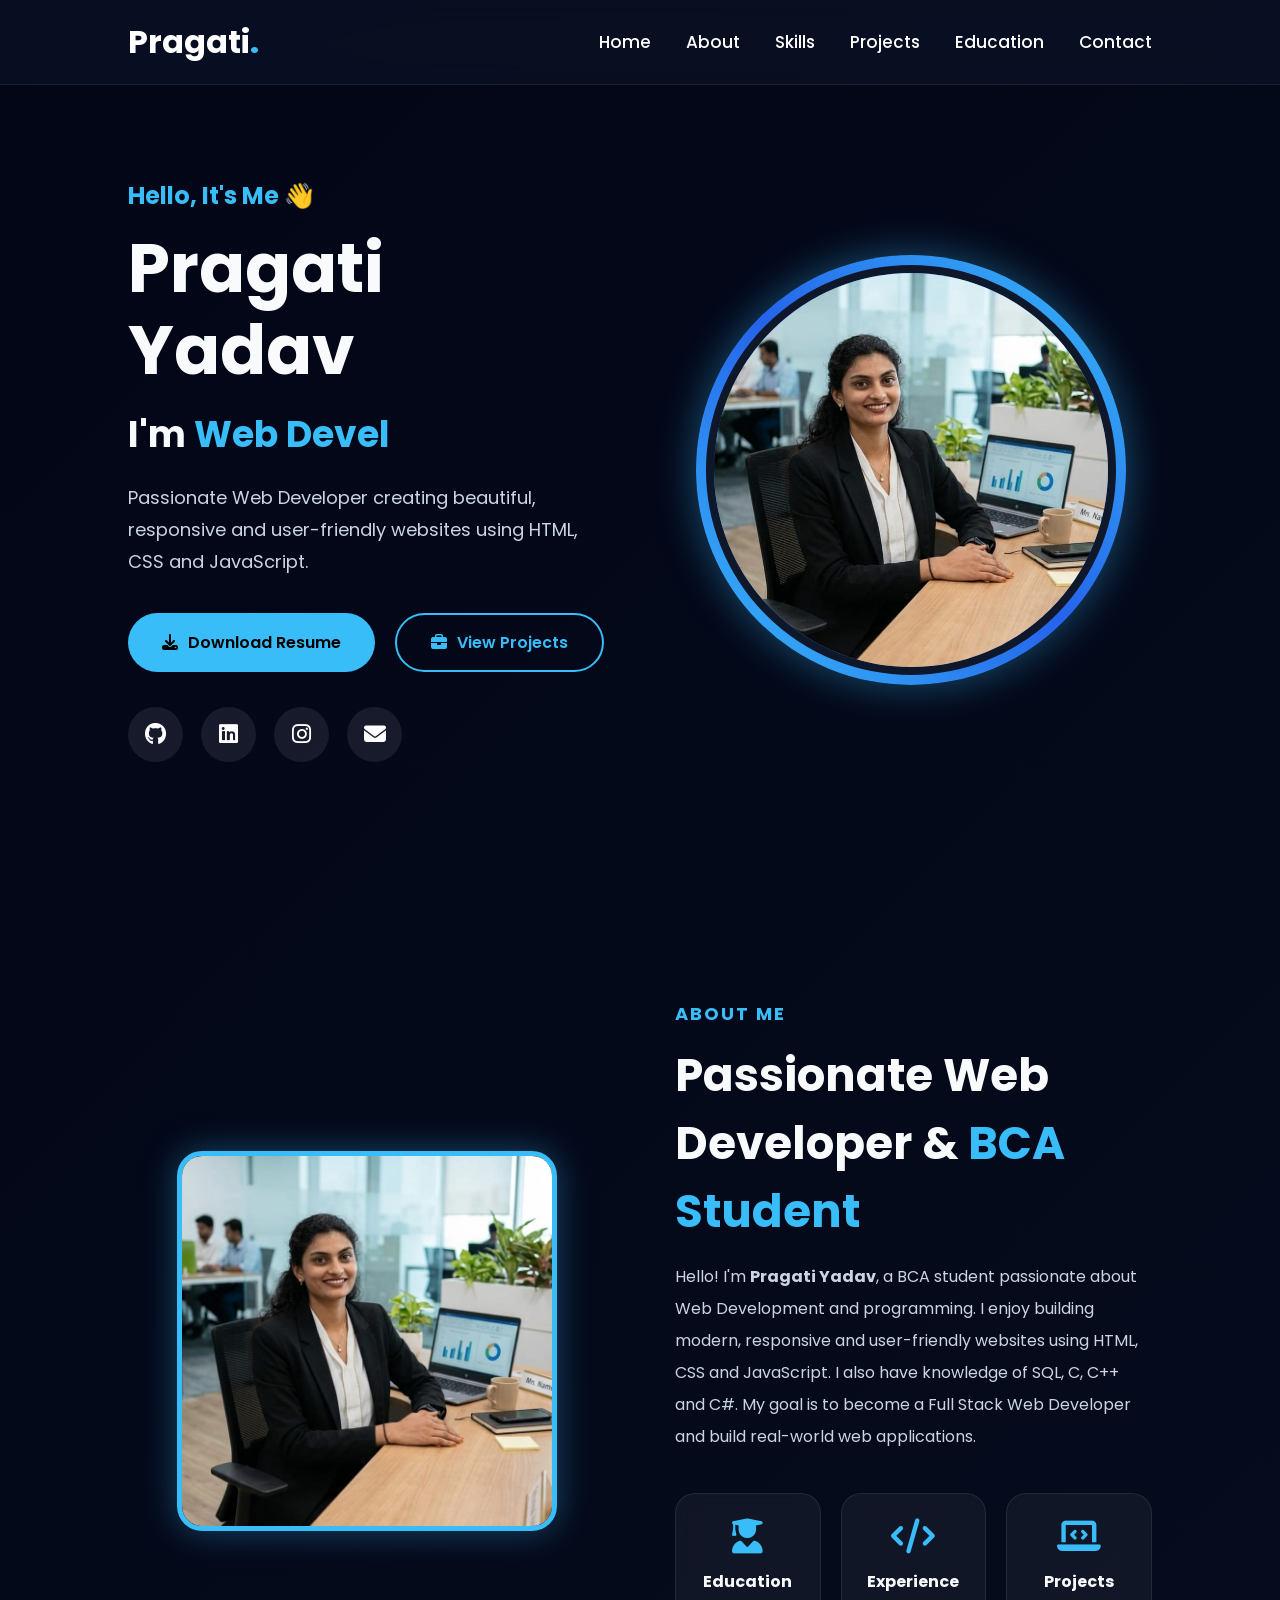
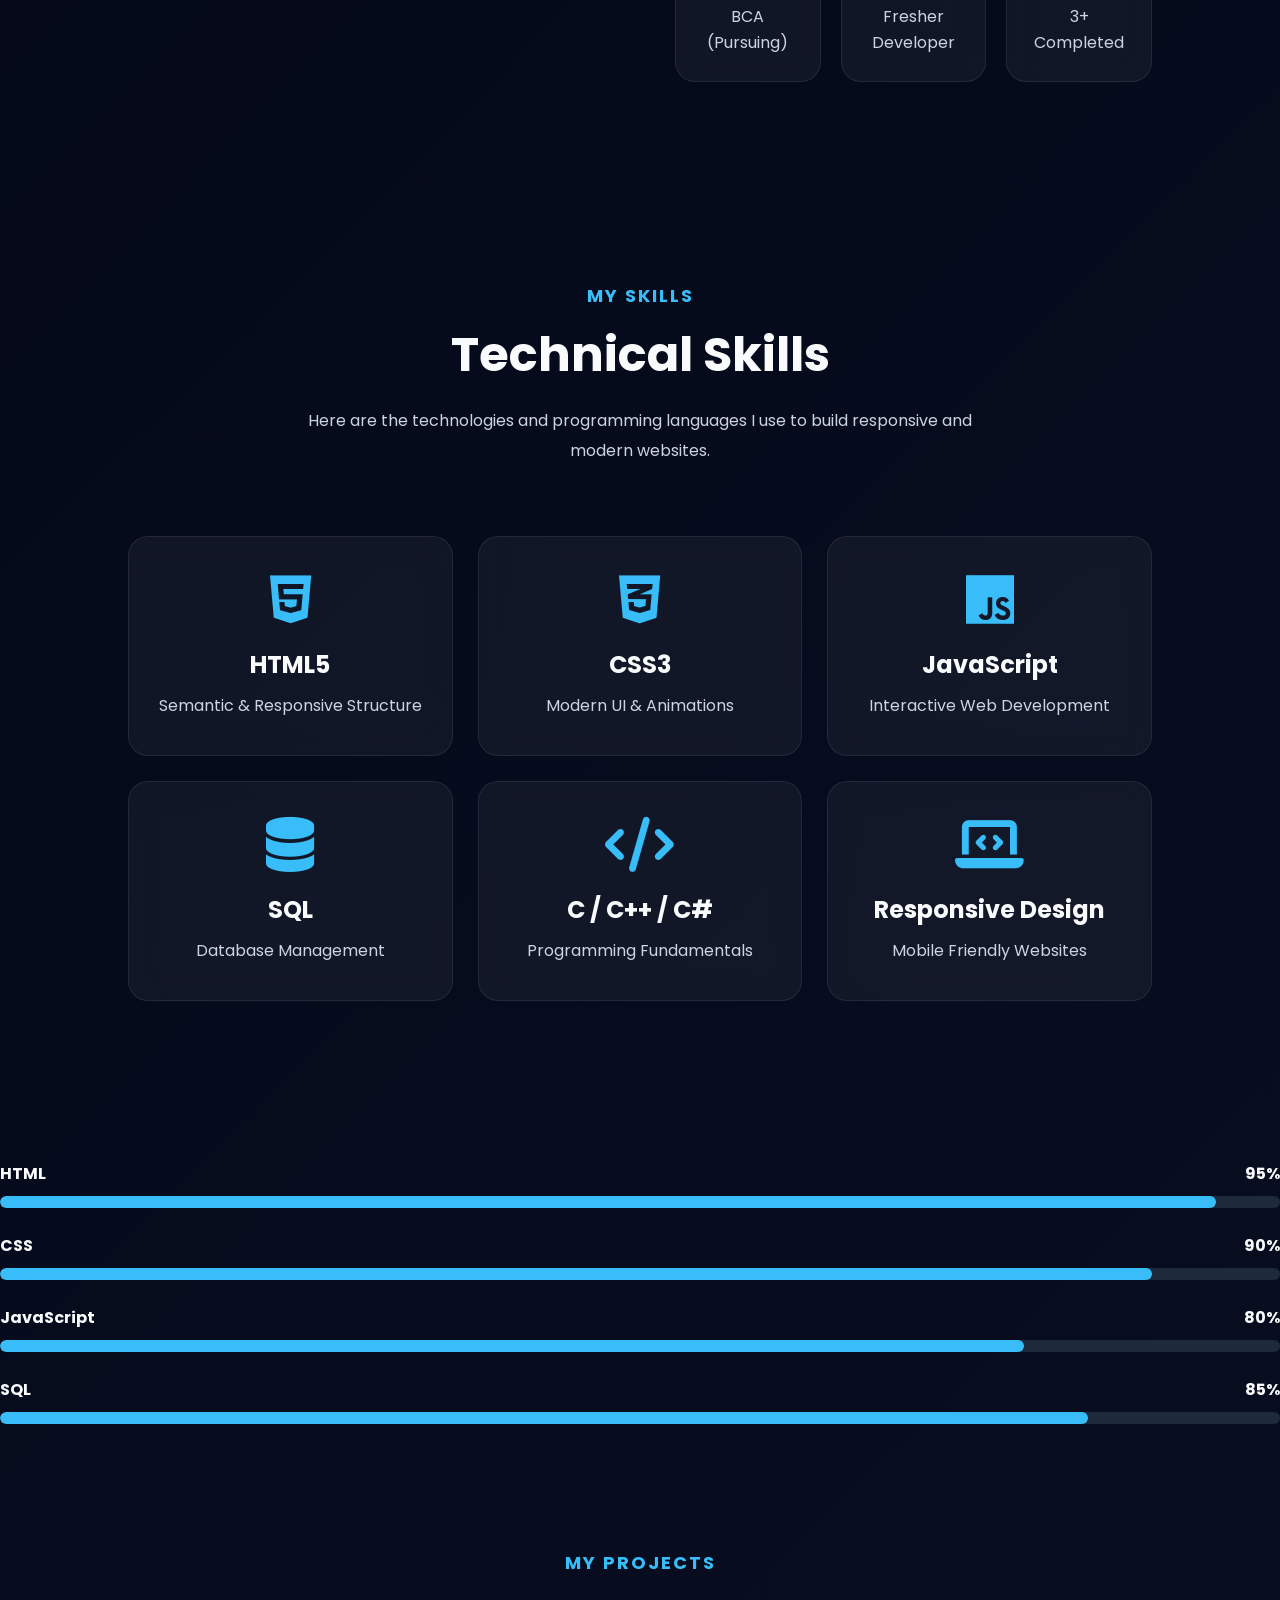
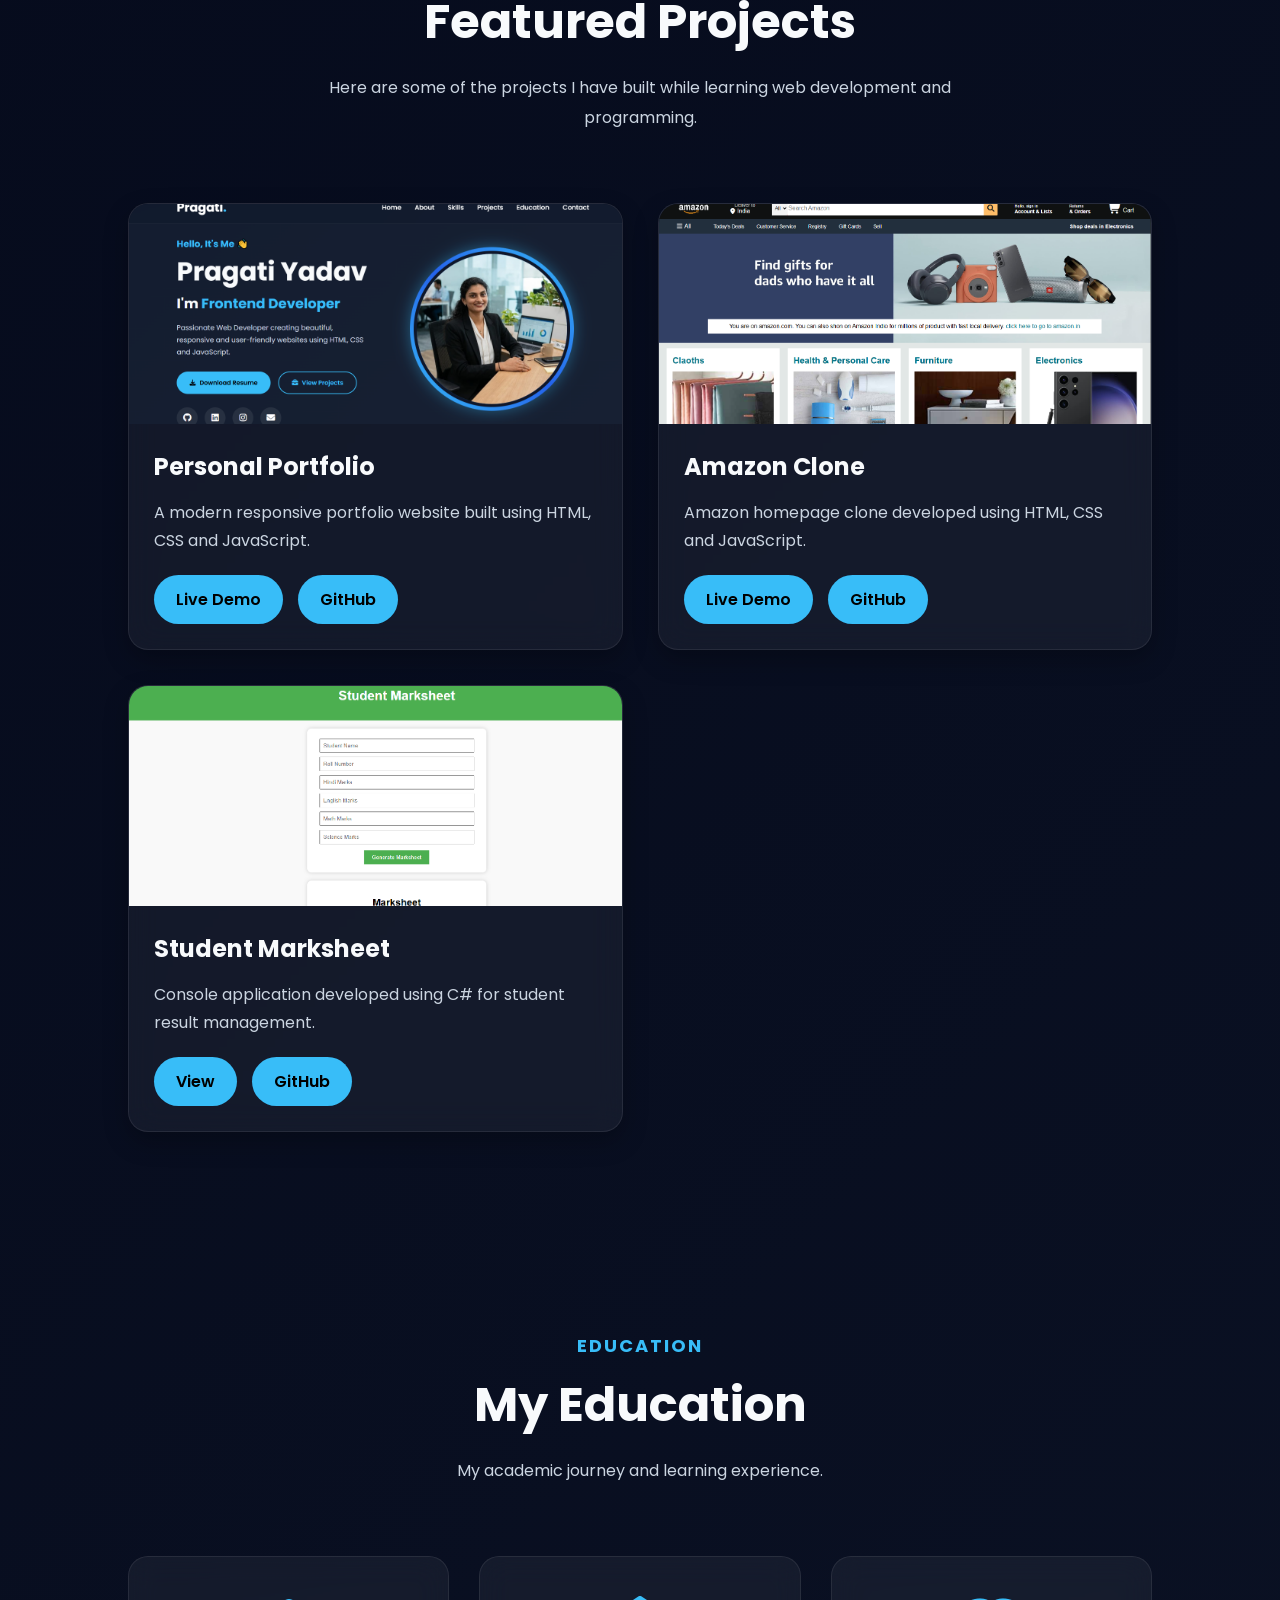
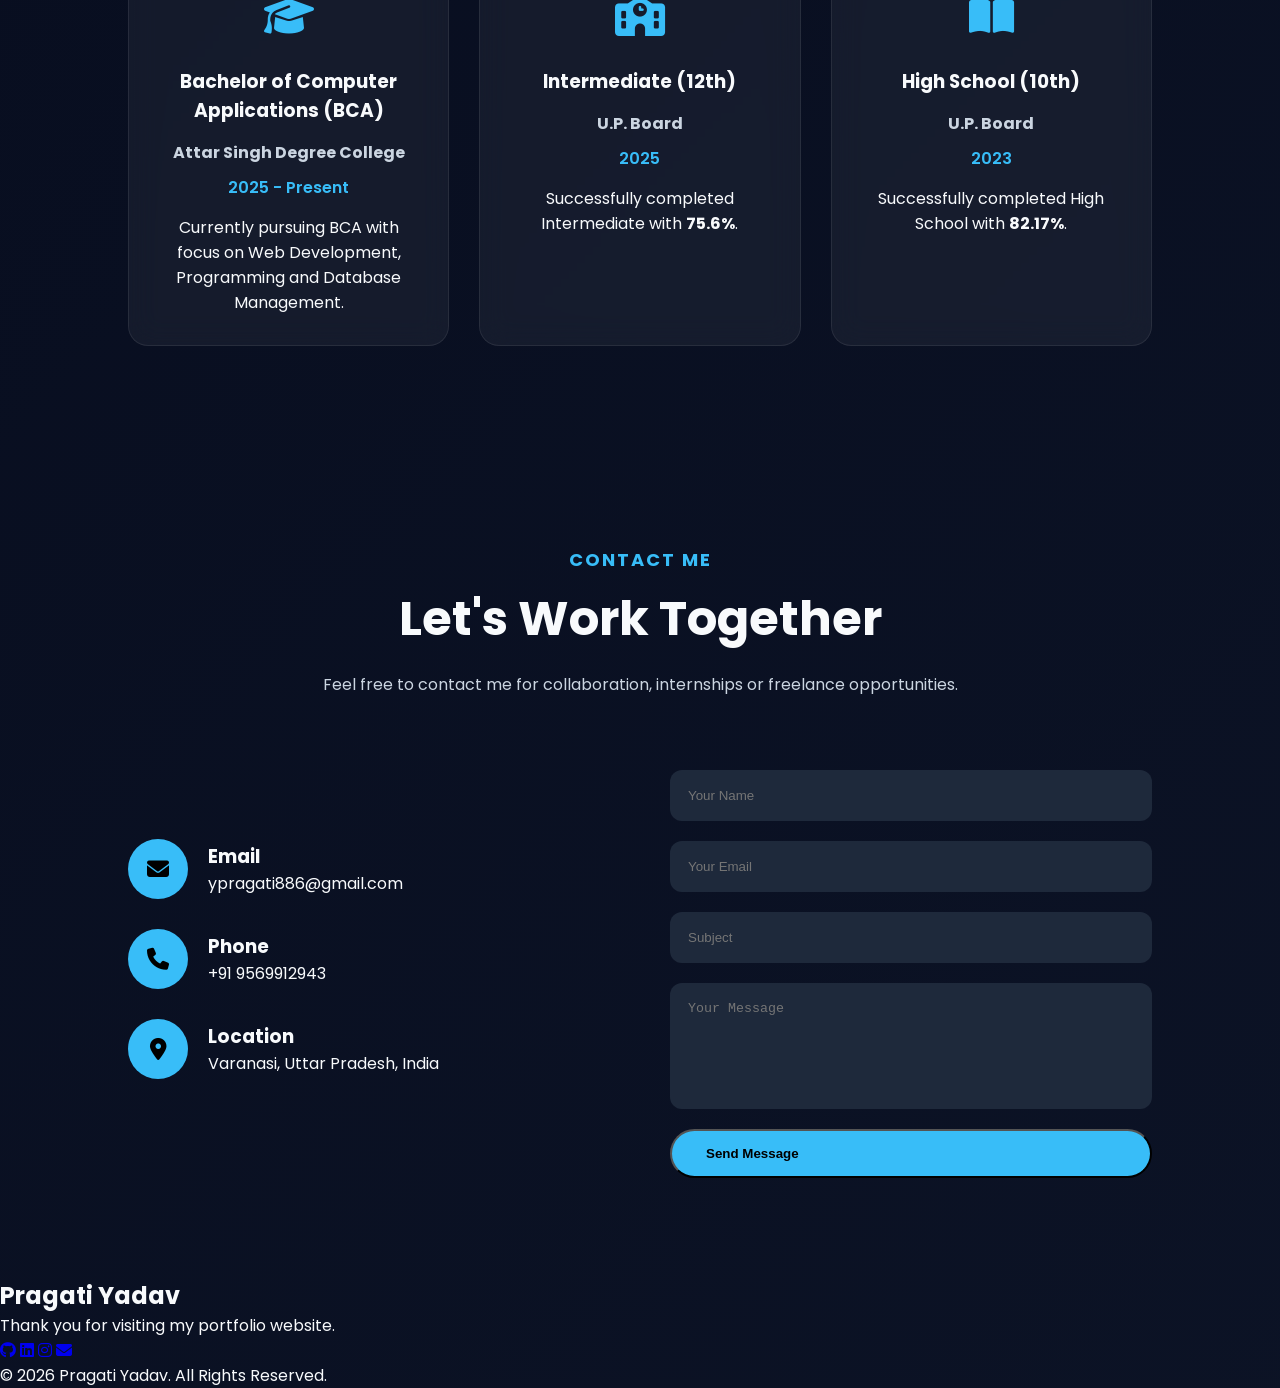
==== commit 0bb06950: "Update index.html" ====
--- a/index.html
+++ b/index.html
@@ -370,7 +370,7 @@
 
         <div class="project-card">
 
-            <img src="imagge/project2.jpeg" alt="Portfolio Website">
+            <img src="Portfolio.PNG" alt="Portfolio Website">
 
             <div class="project-content">
 
@@ -401,7 +401,7 @@
 
         <div class="project-card">
 
-            <img src="imagge/project2.jpeg" alt="Amazon Clone">
+            <img src="amazone_clone.PNG" alt="Amazon Clone">
 
             <div class="project-content">
 
@@ -432,7 +432,7 @@
 
         <div class="project-card">
 
-            <img src="images/project3.png" alt="Student Marksheet">
+            <img src="marksheet.PNG" alt="Student Marksheet">
 
             <div class="project-content">
 
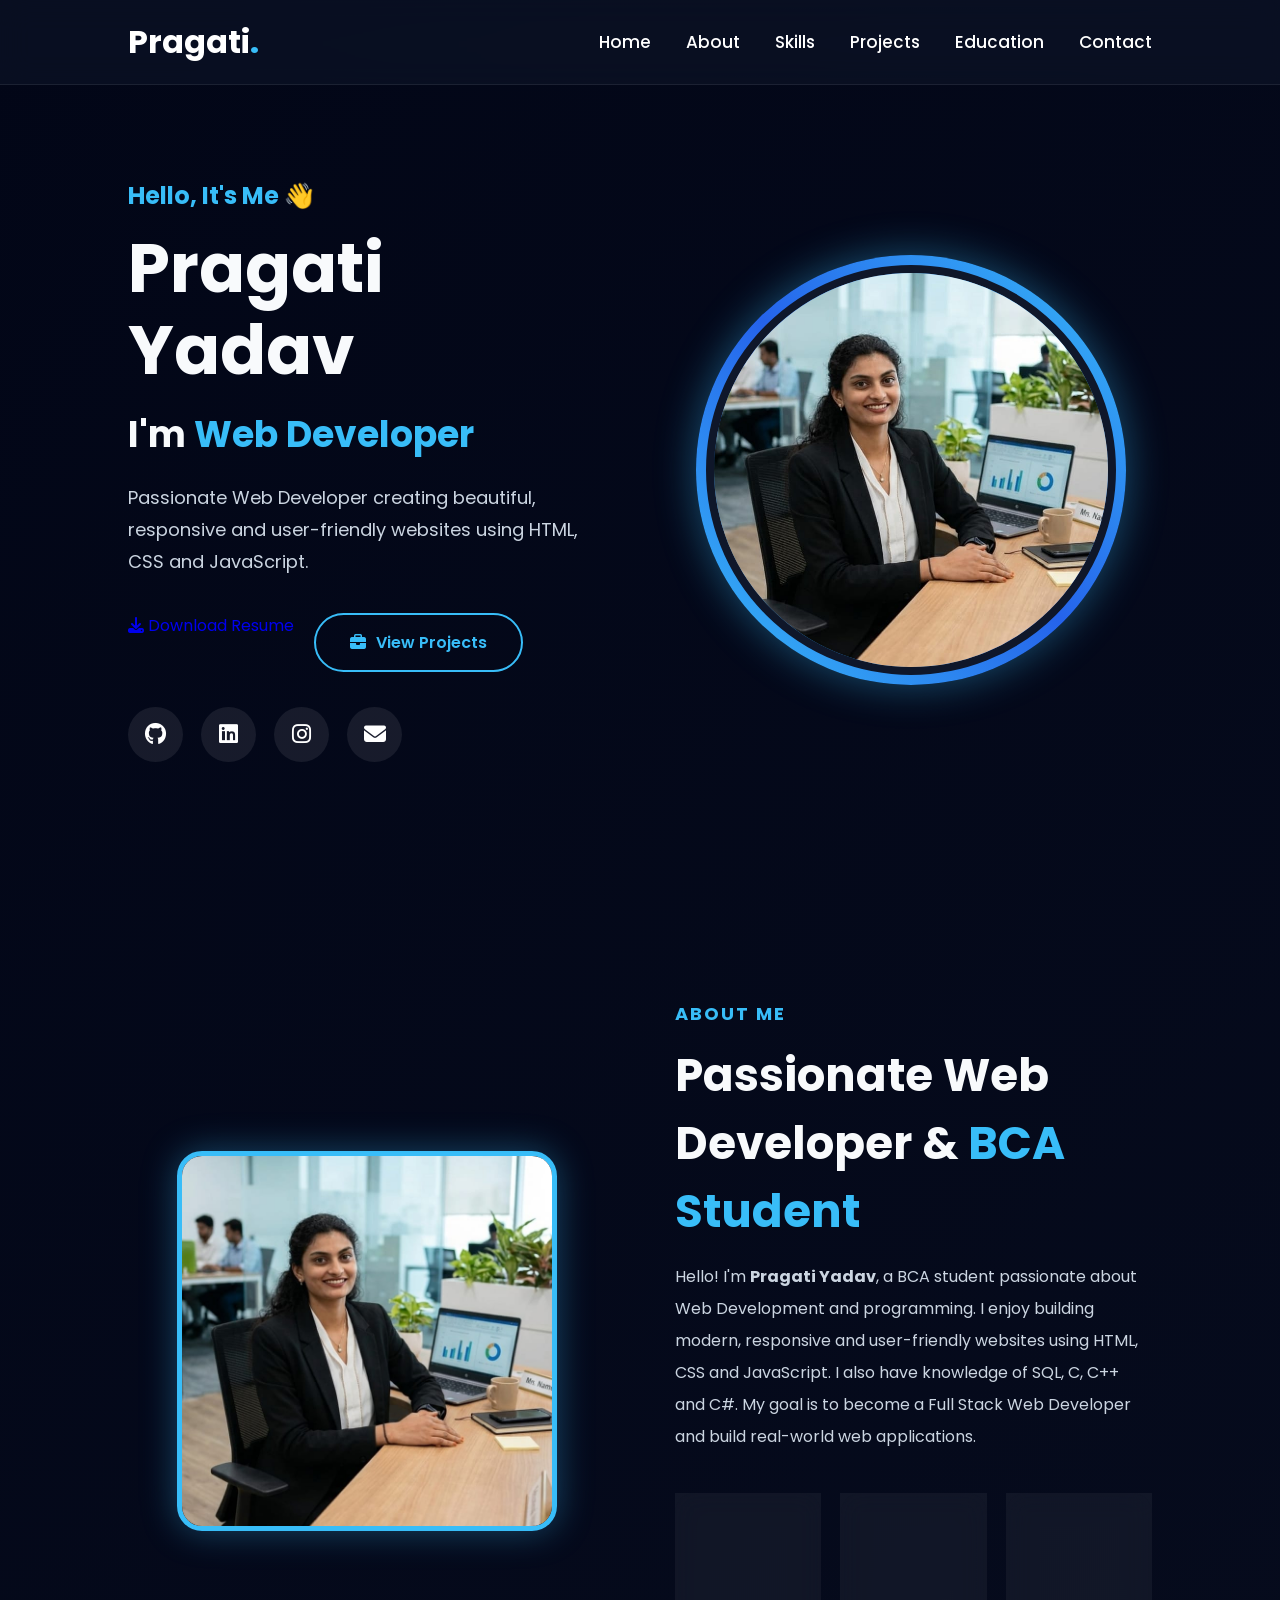
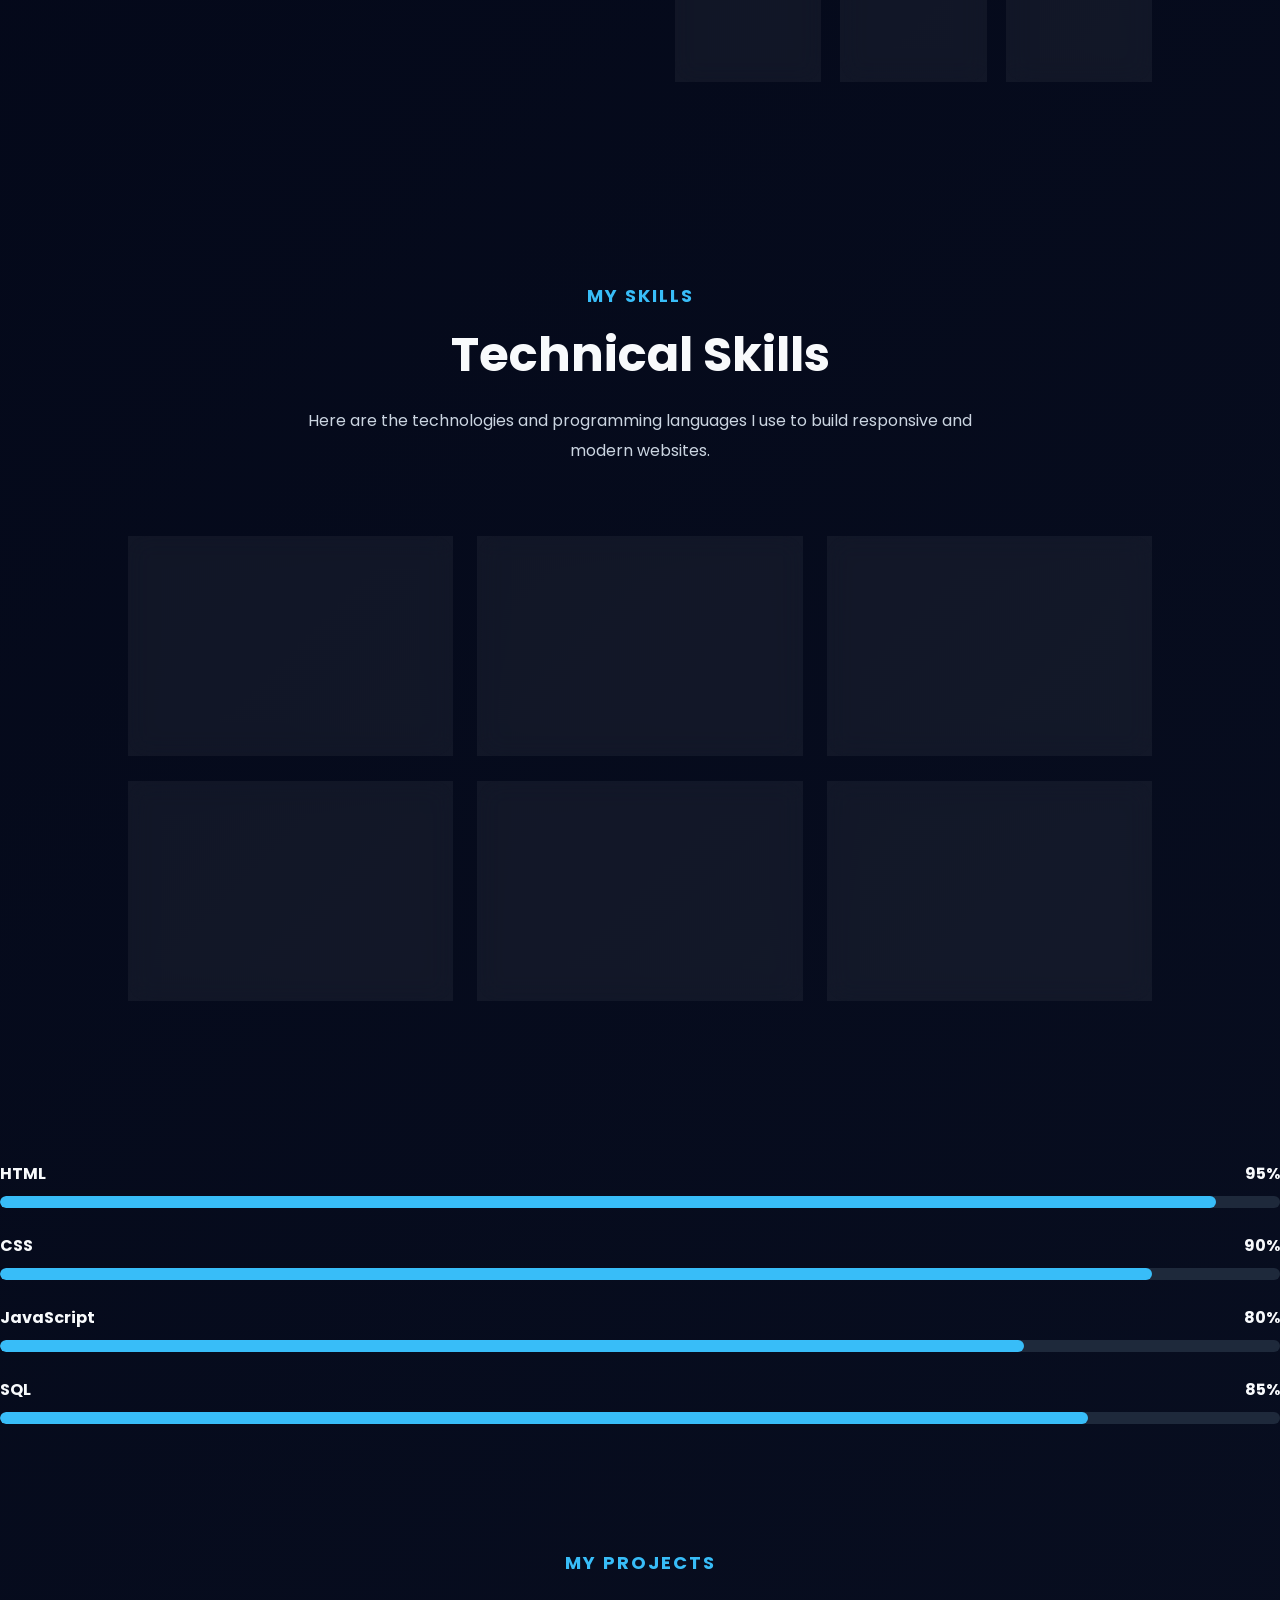
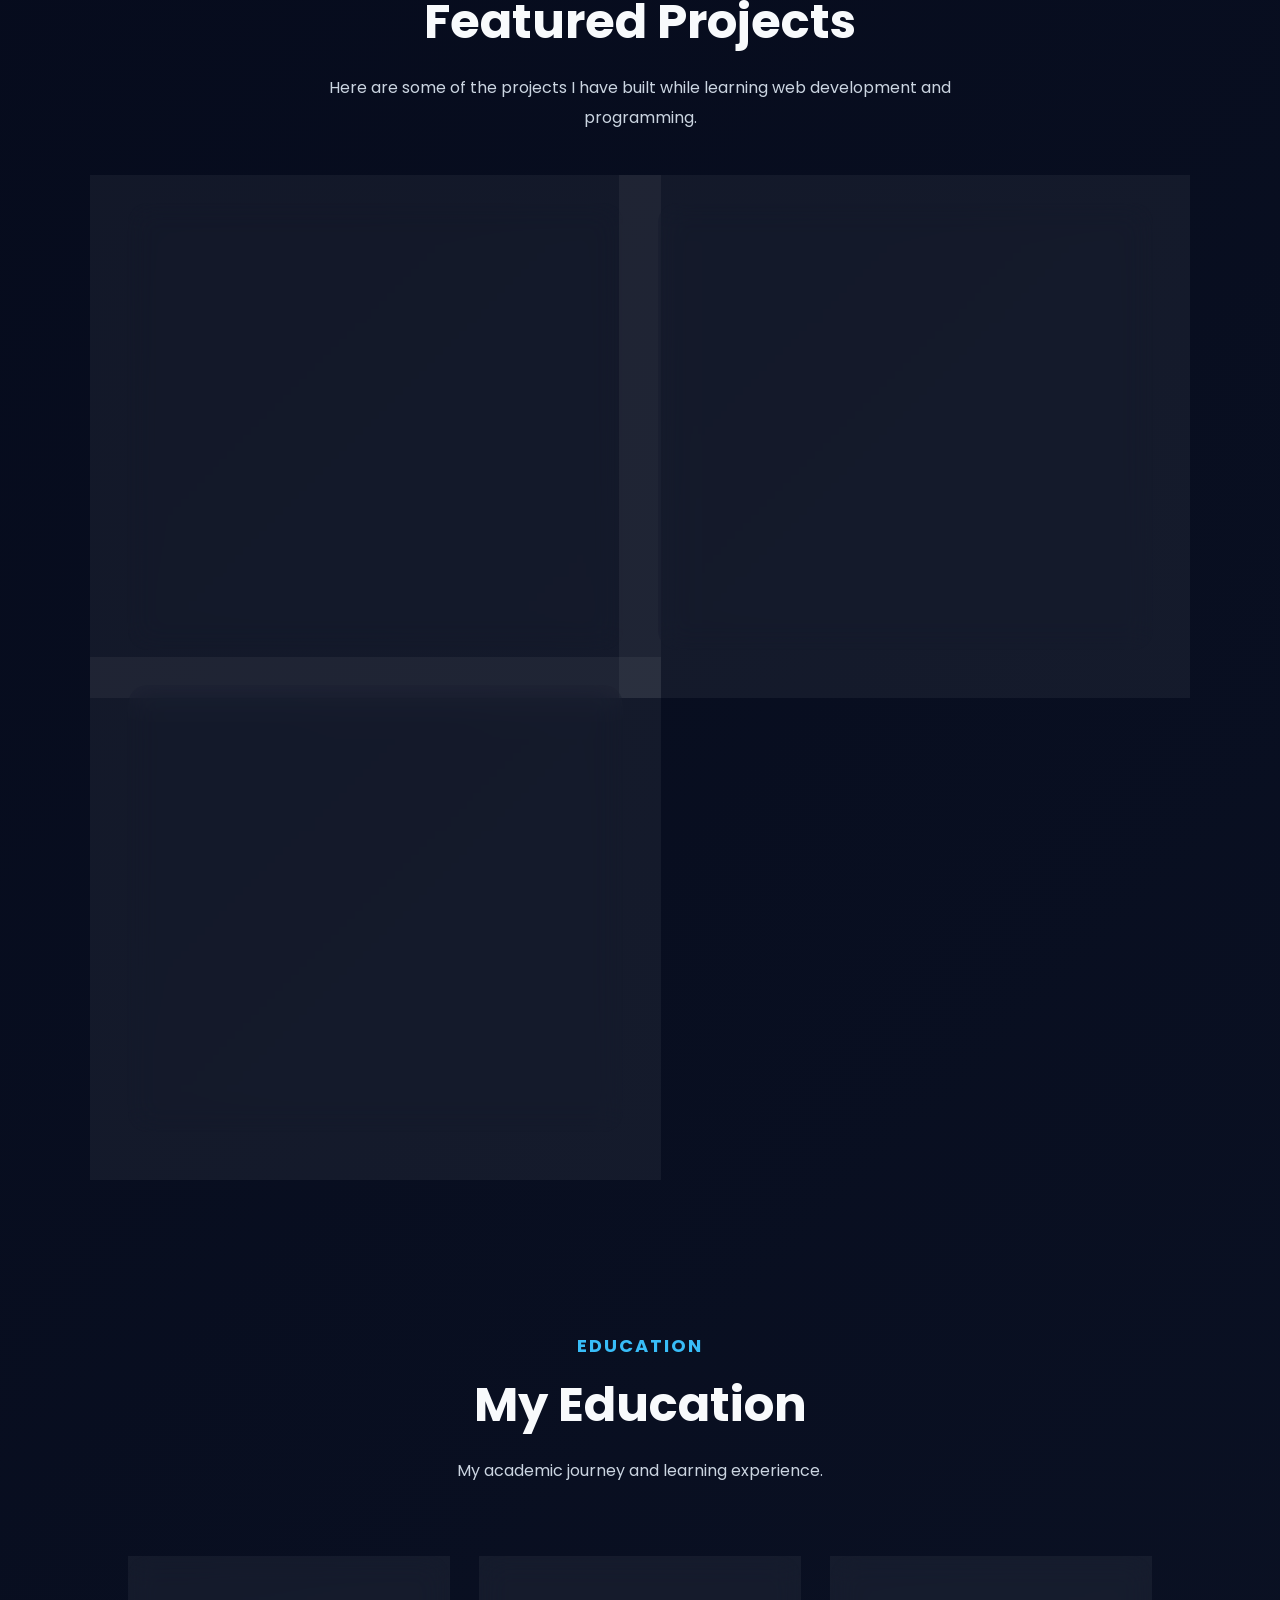
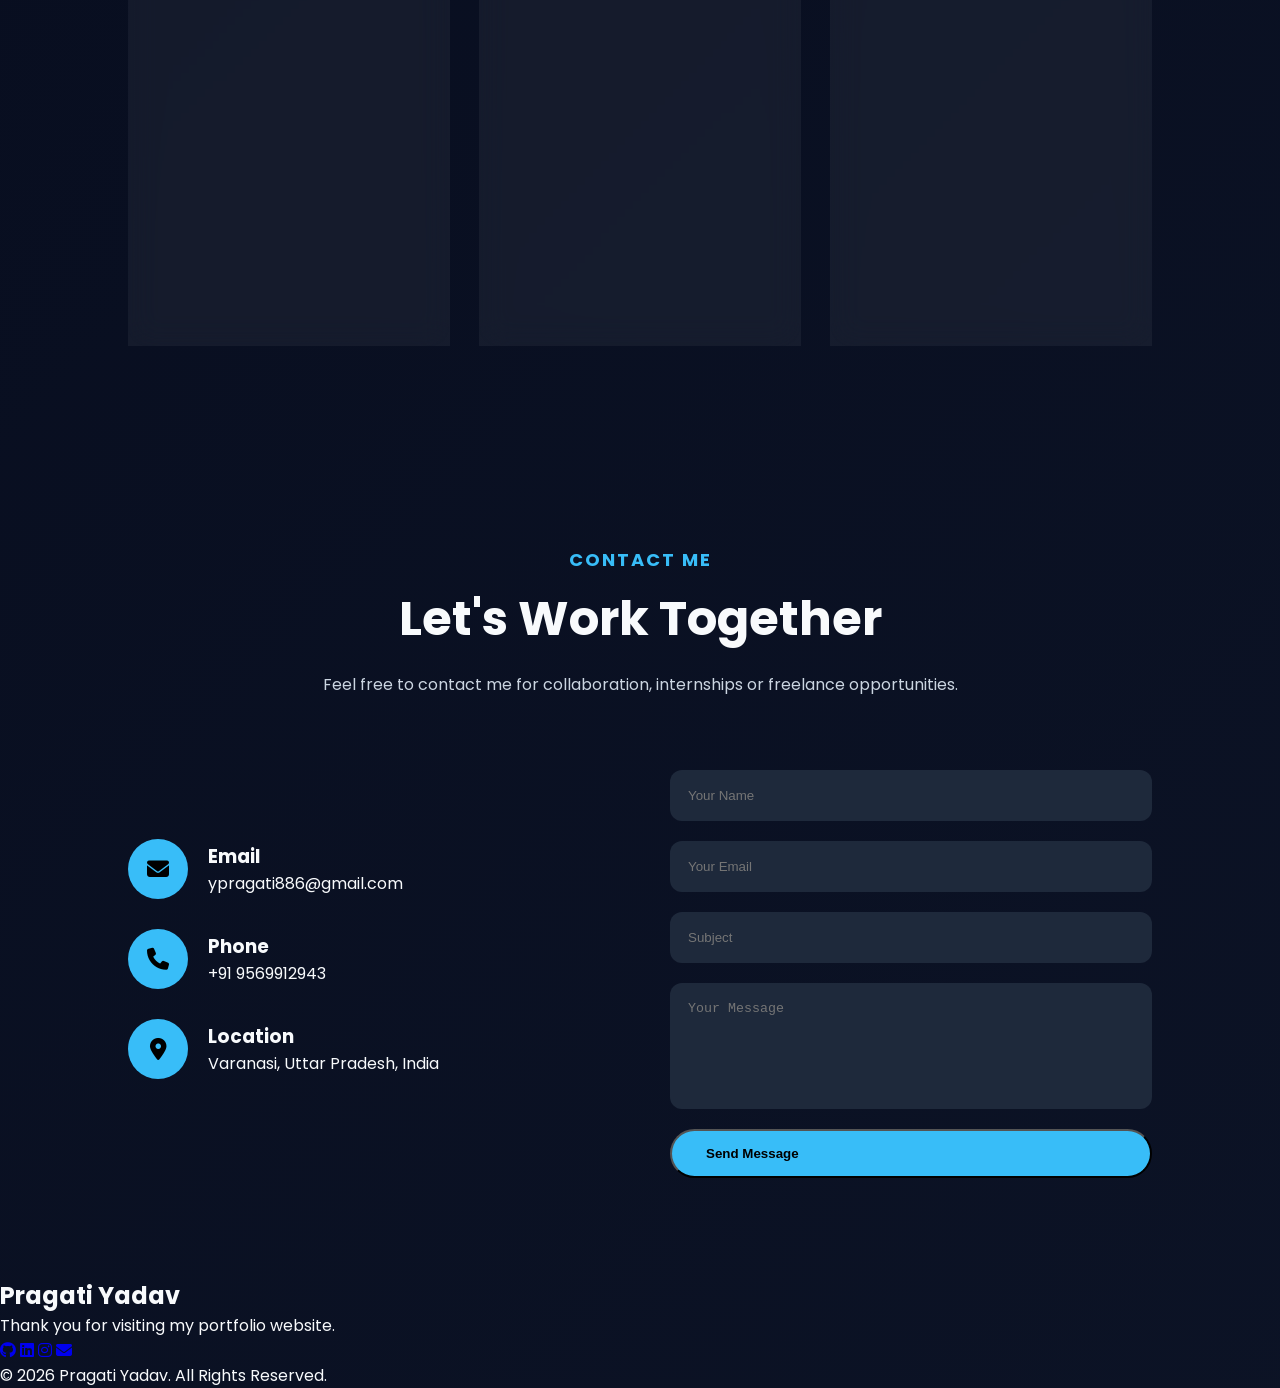
==== commit be2c05ca: "Update index.html" ====
--- a/index.html
+++ b/index.html
@@ -96,15 +96,10 @@
 
             <div class="hero-buttons">
 
-                <a href="dev_Pragatiy.pdf"
-                   class="btn btn-primary"
-                   download>
-
-                    <i class="fa-solid fa-download"></i>
-
-                    Download Resume
-
-                </a>
+            <a href="Pragati_Yadav_Resume.pdf" download>
+    <i class="fa-solid fa-download"></i>
+    Download Resume
+</a>
 
                 <a href="#projects"
                    class="btn btn-secondary">
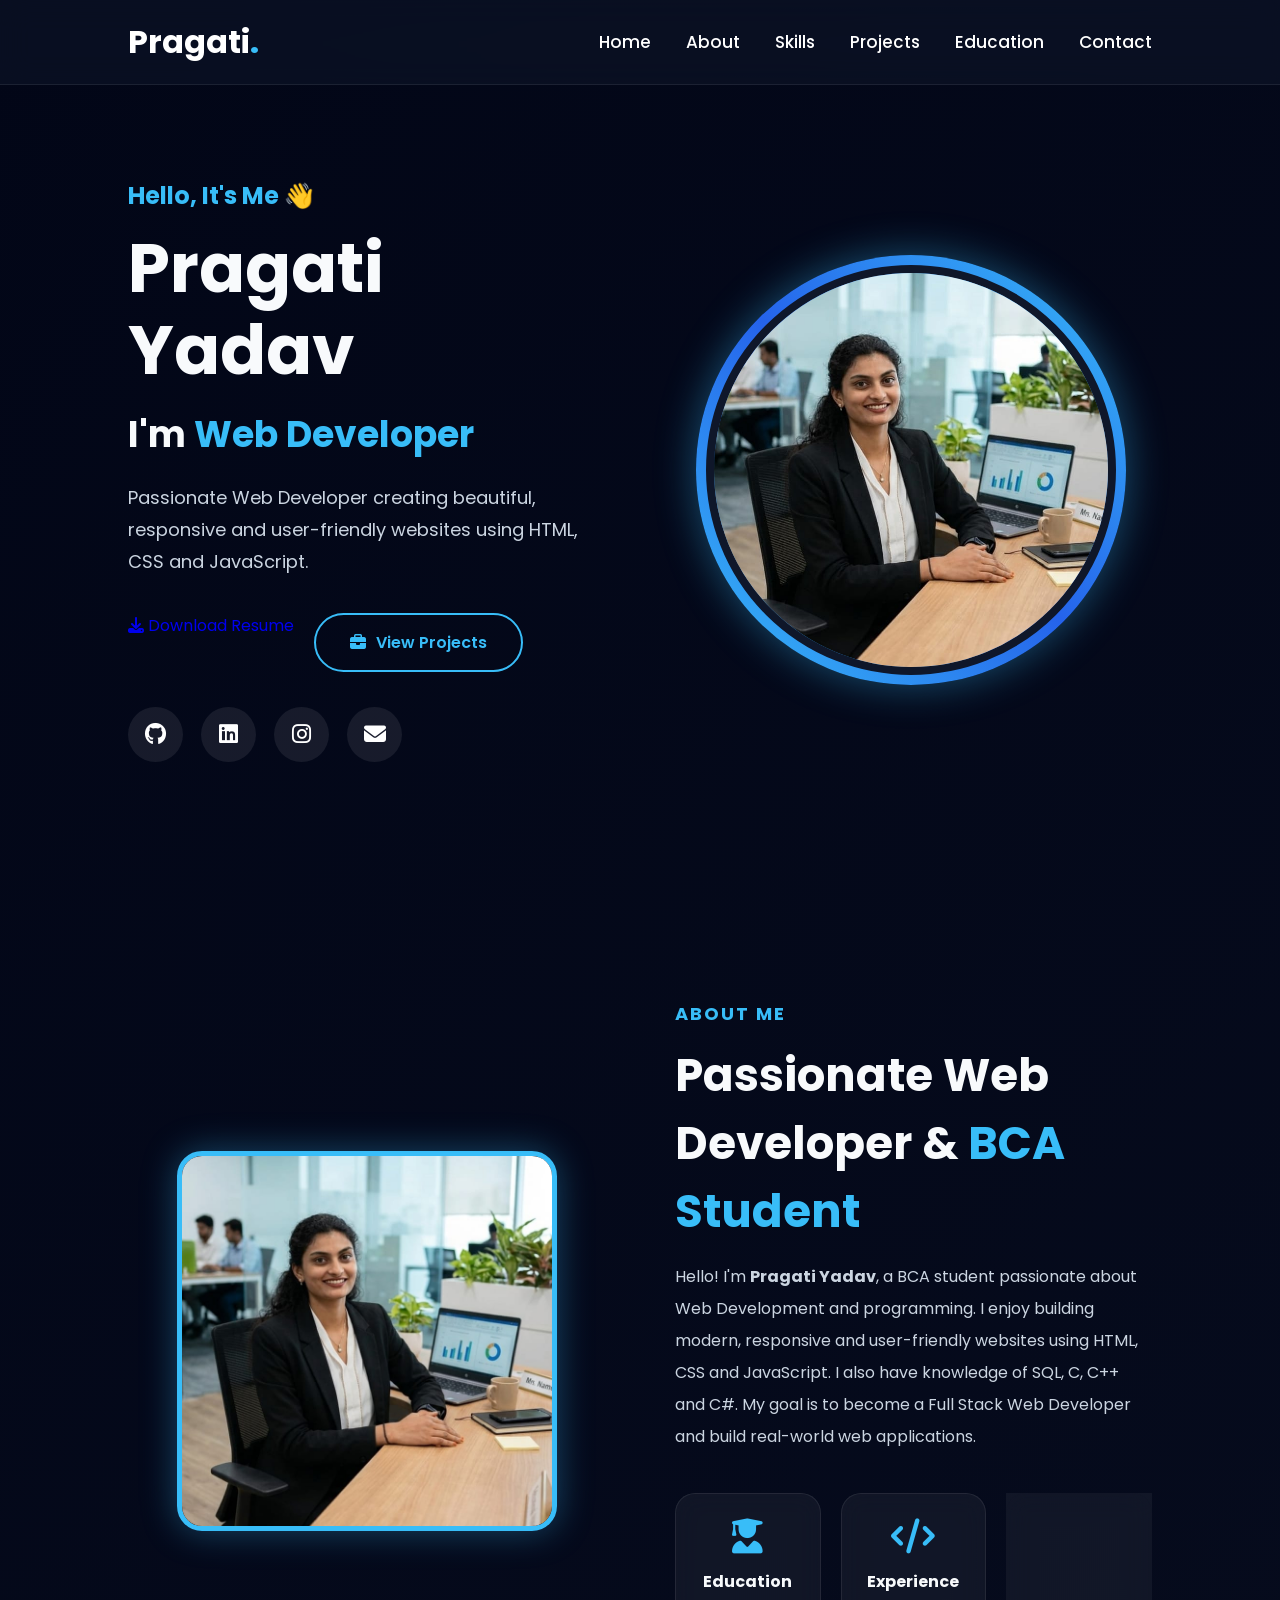
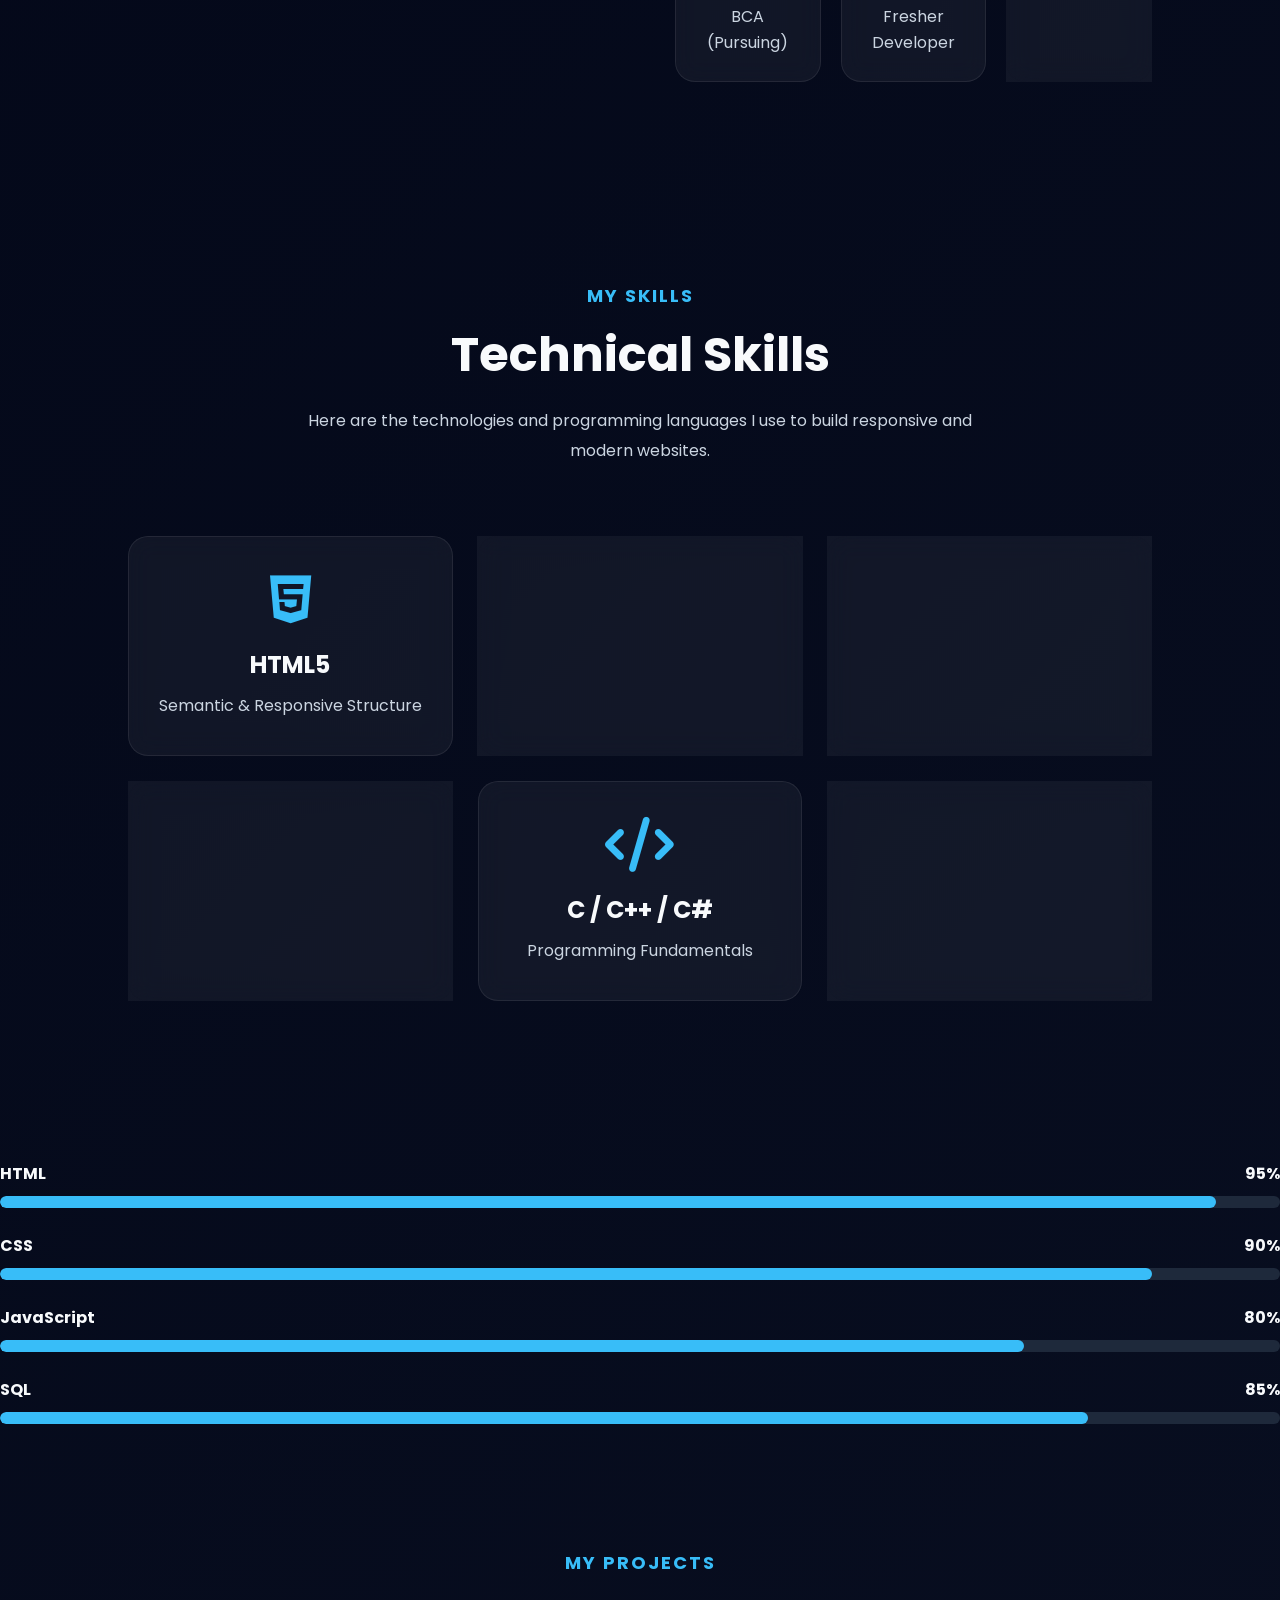
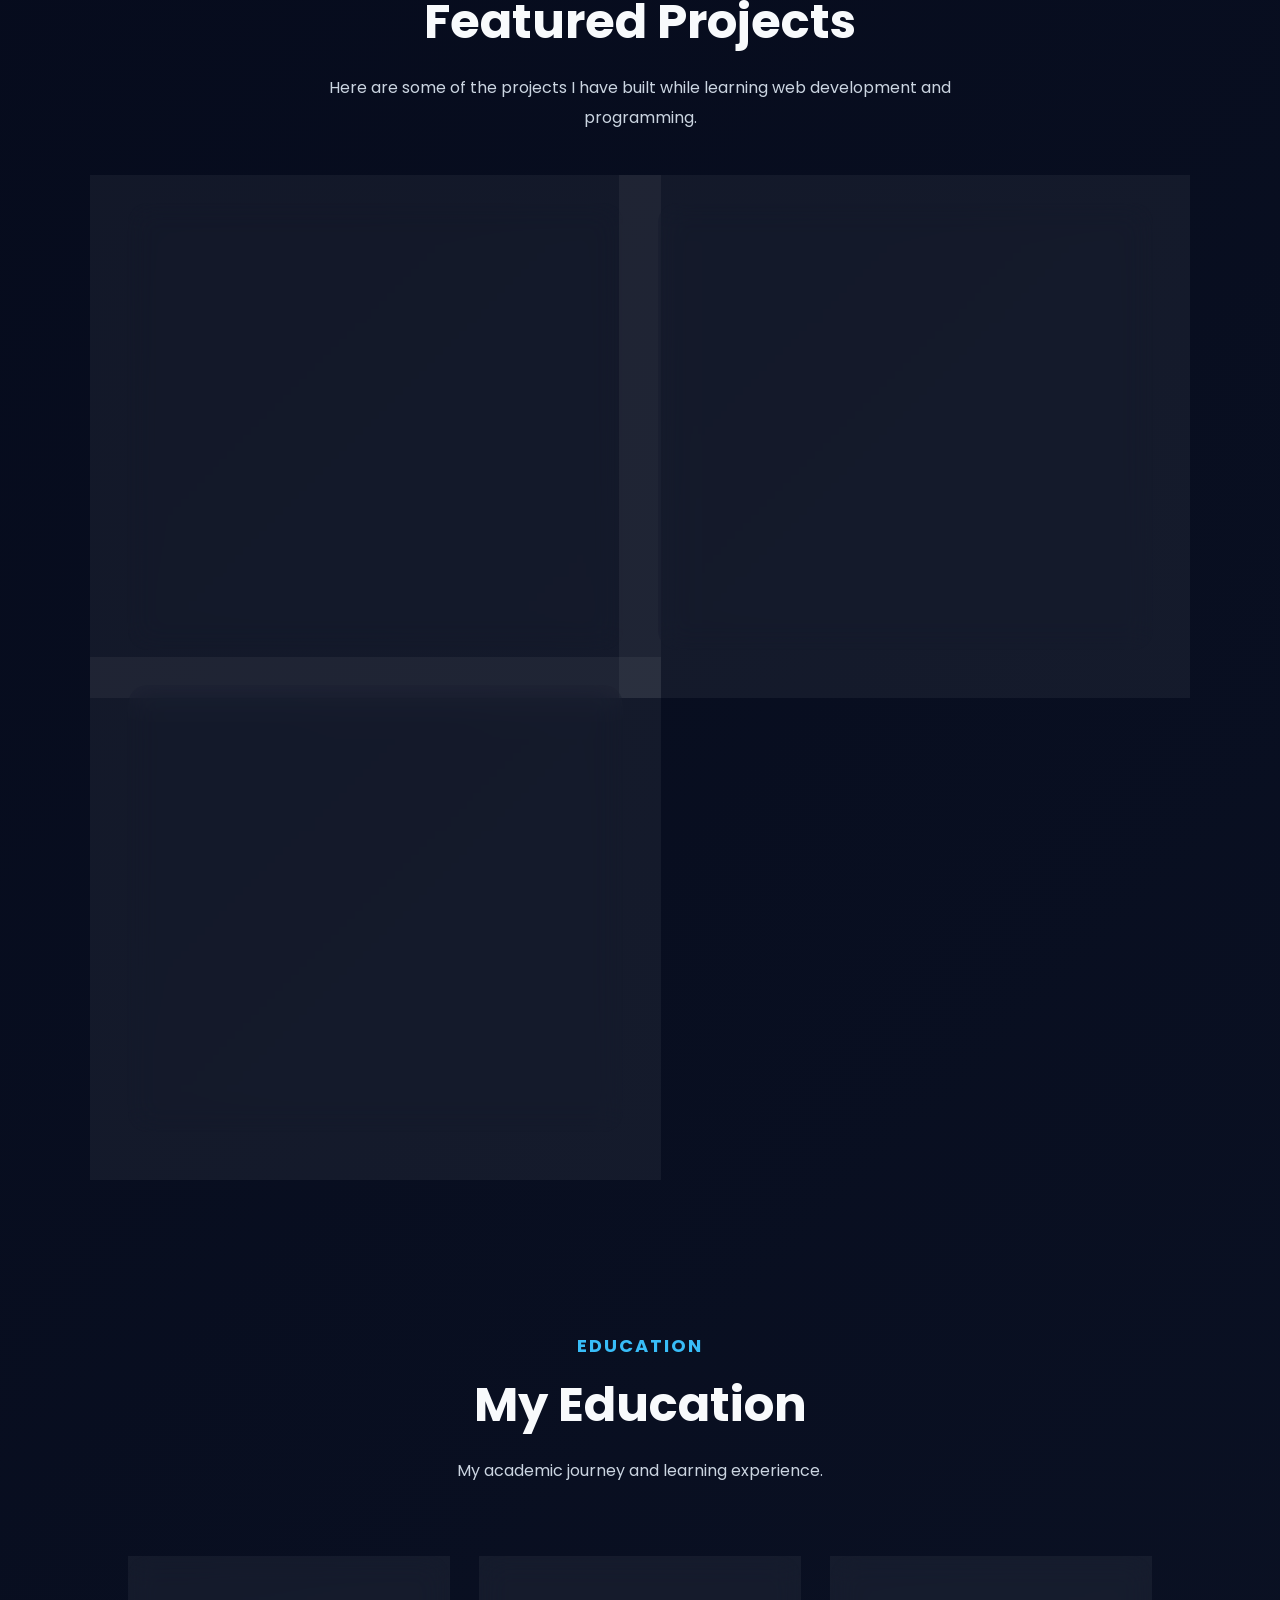
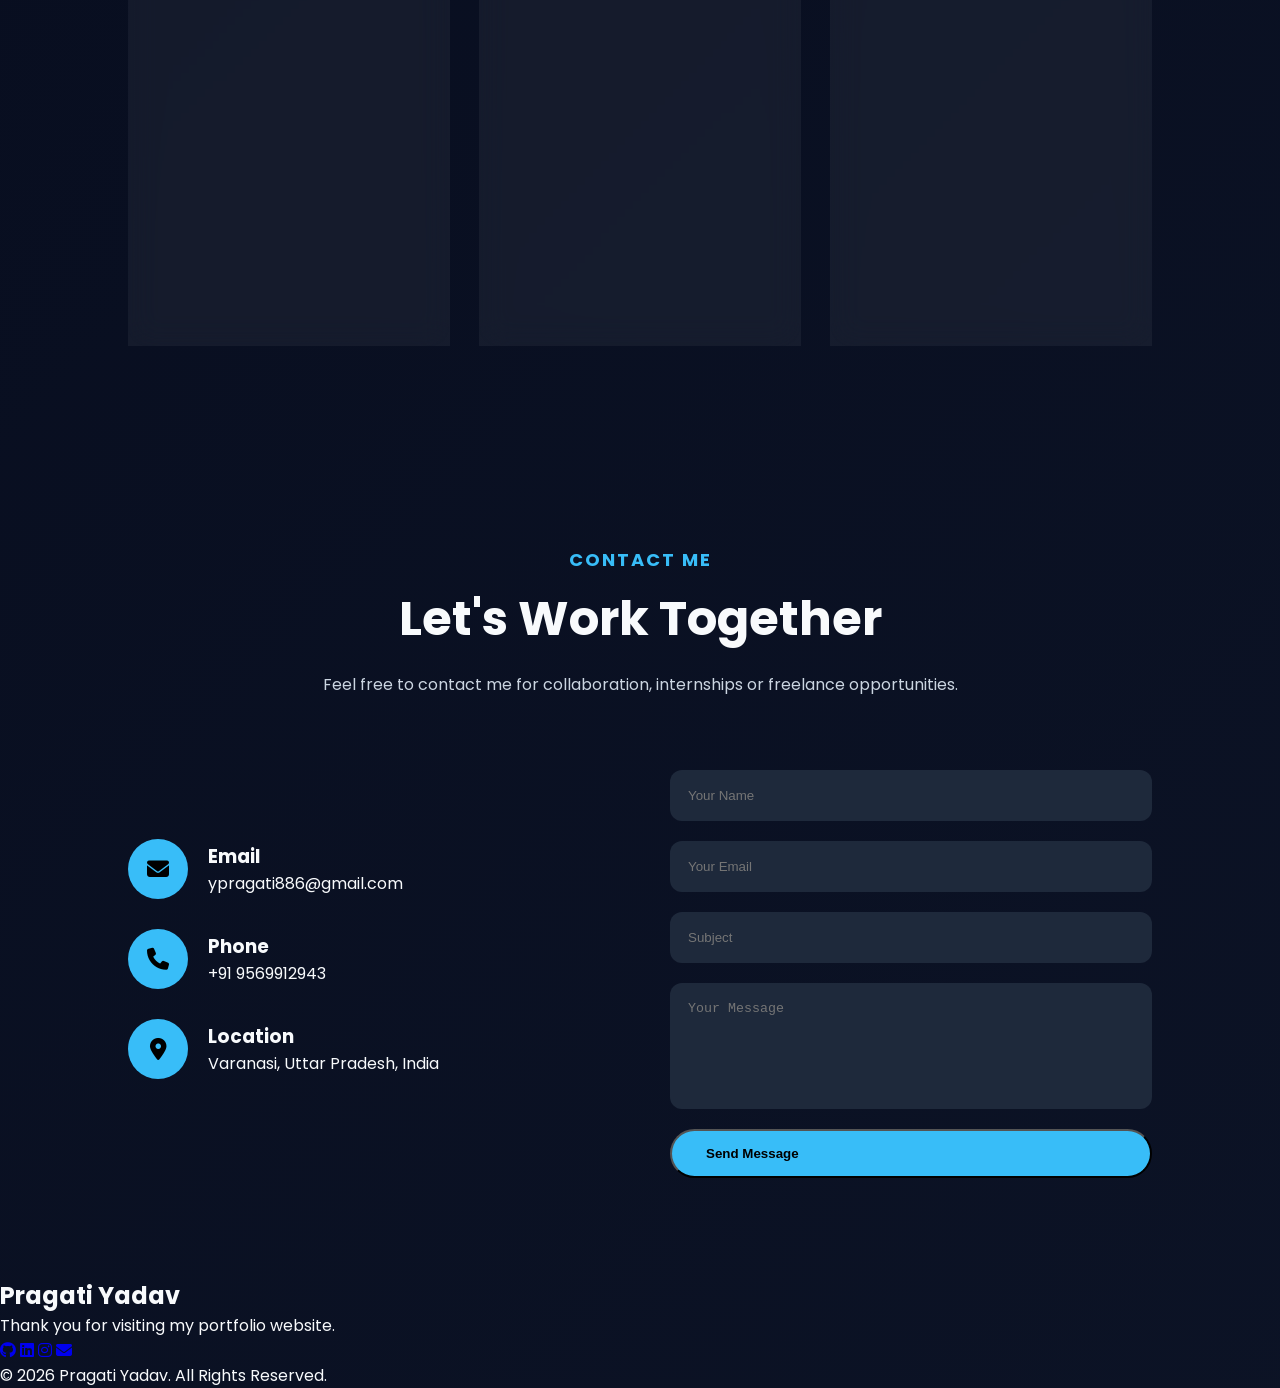
==== commit 5a24fb99: "Update index.html" ====
--- a/index.html
+++ b/index.html
@@ -96,7 +96,7 @@
 
             <div class="hero-buttons">
 
-            <a href="Pragati_Yadav_Resume.pdf" download>
+            <a href="file:///E:/Myportfolio/Pragati_Yadav_Resume.pdf" download>
     <i class="fa-solid fa-download"></i>
     Download Resume
 </a>
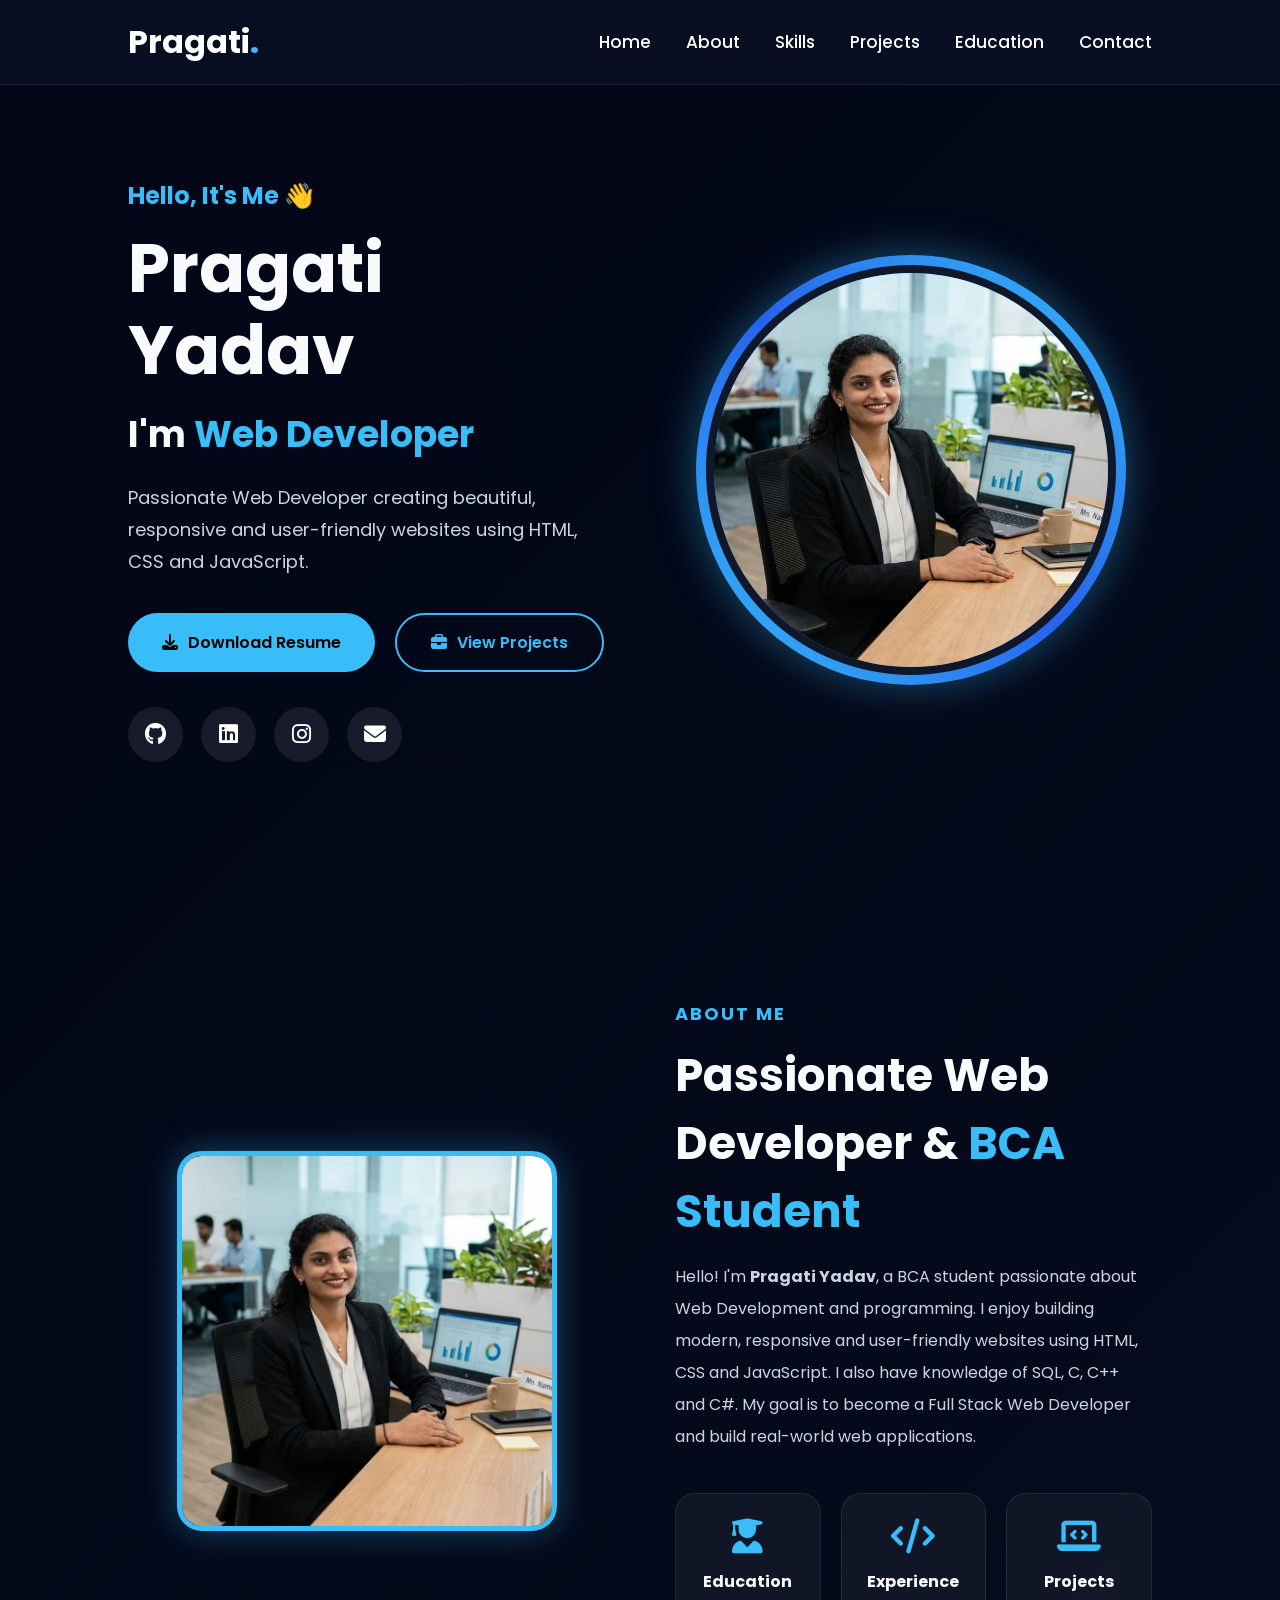
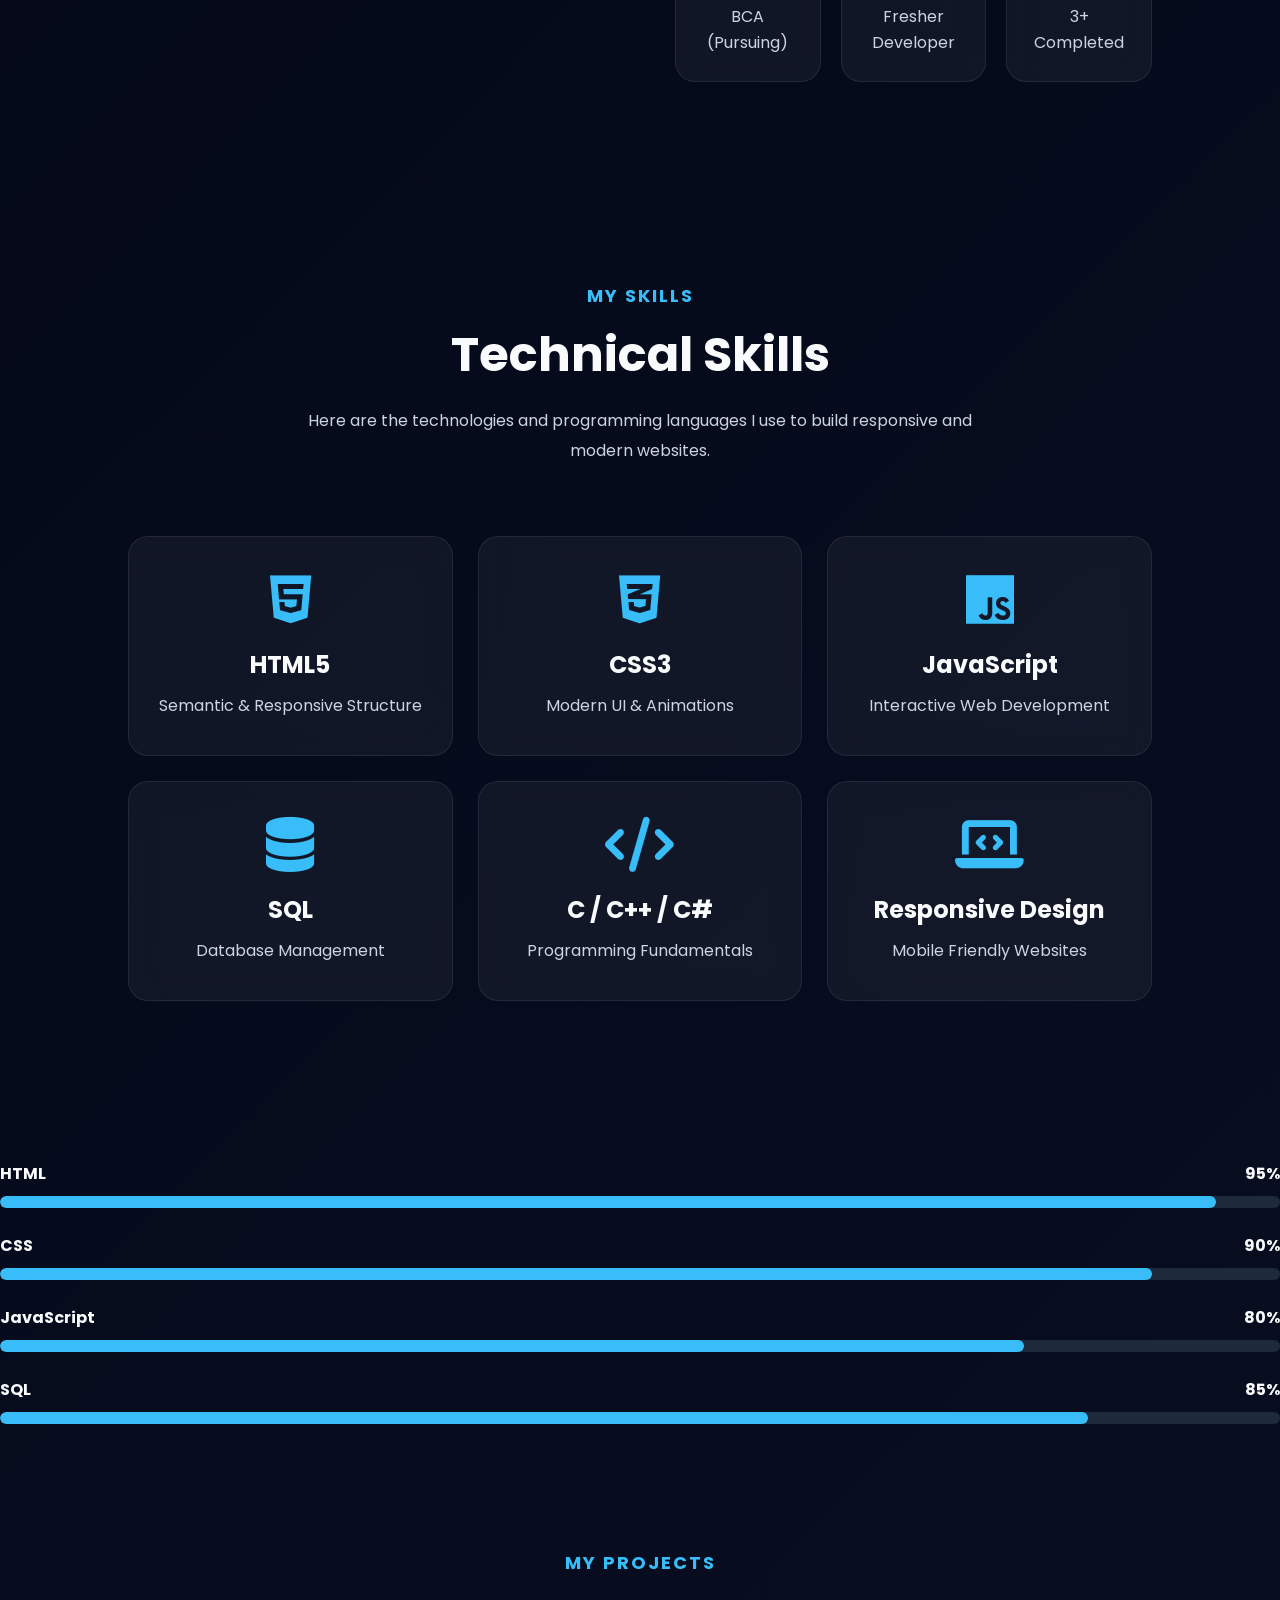
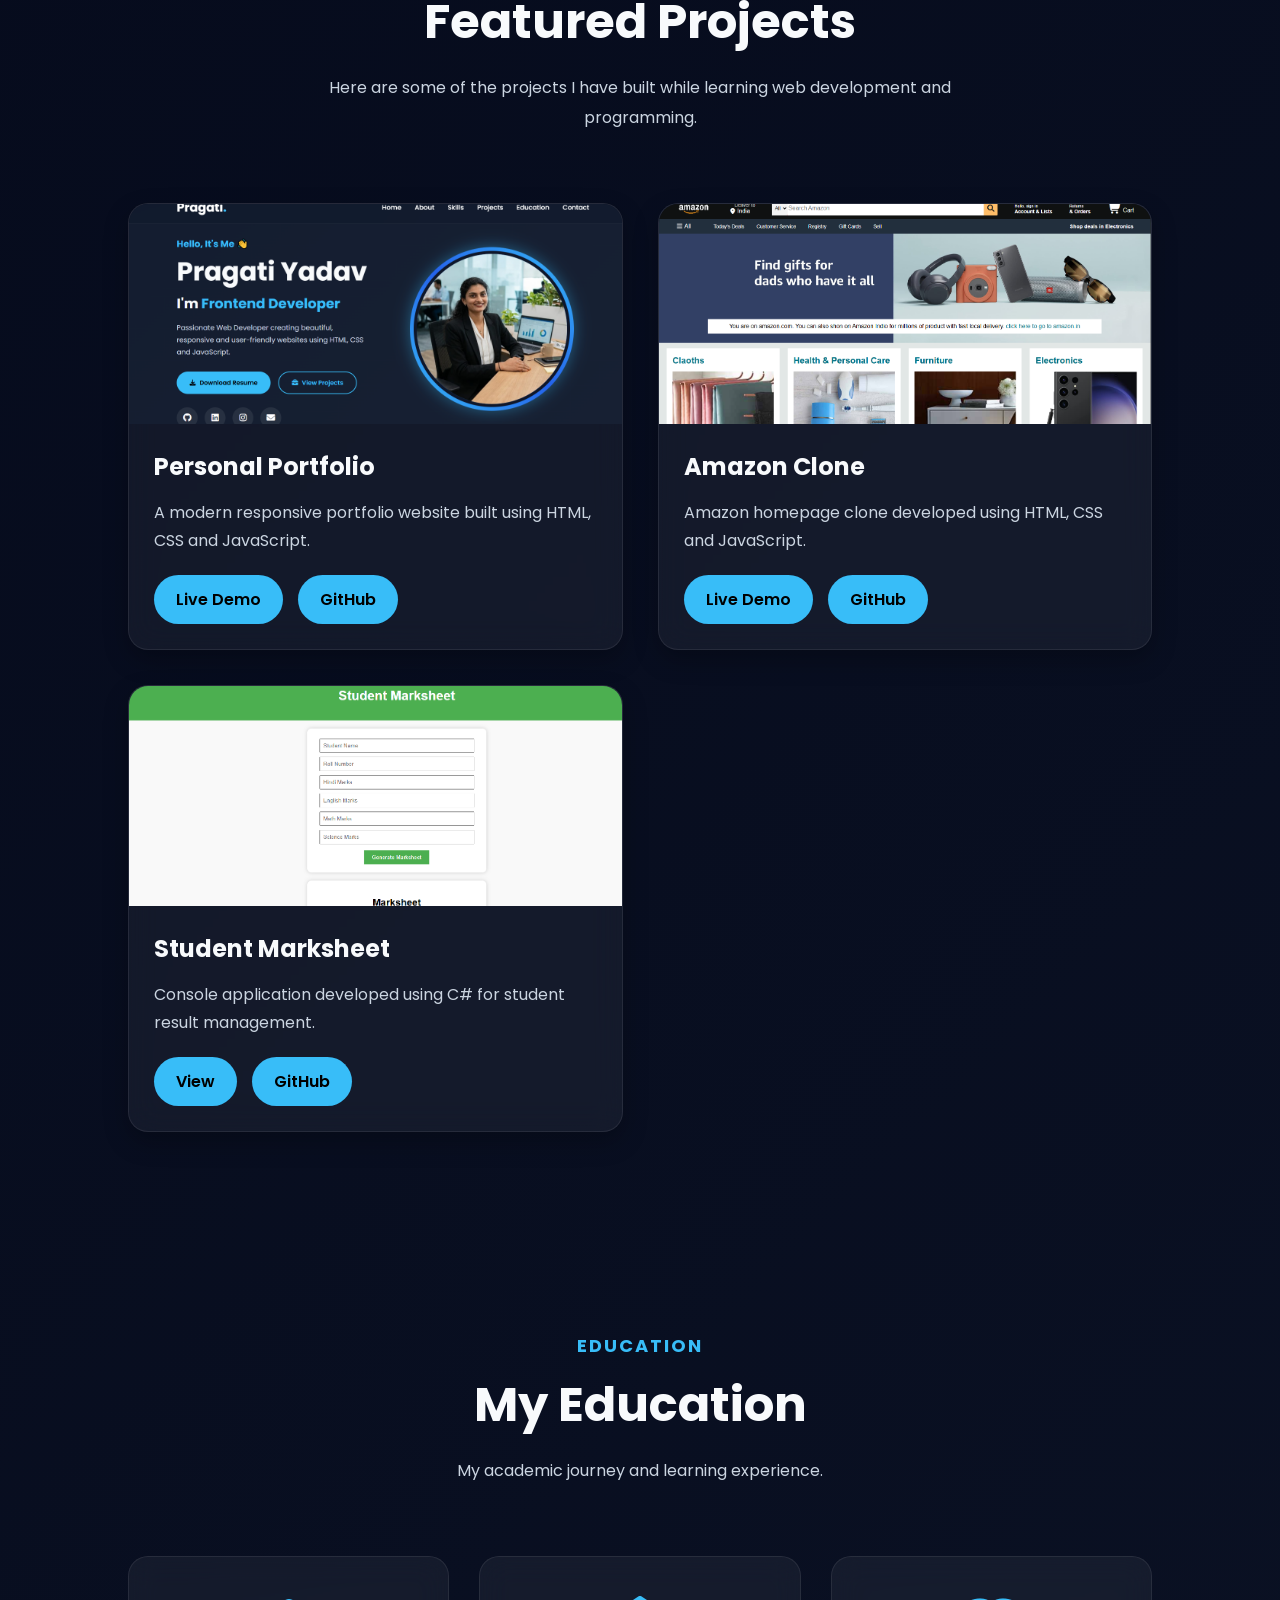
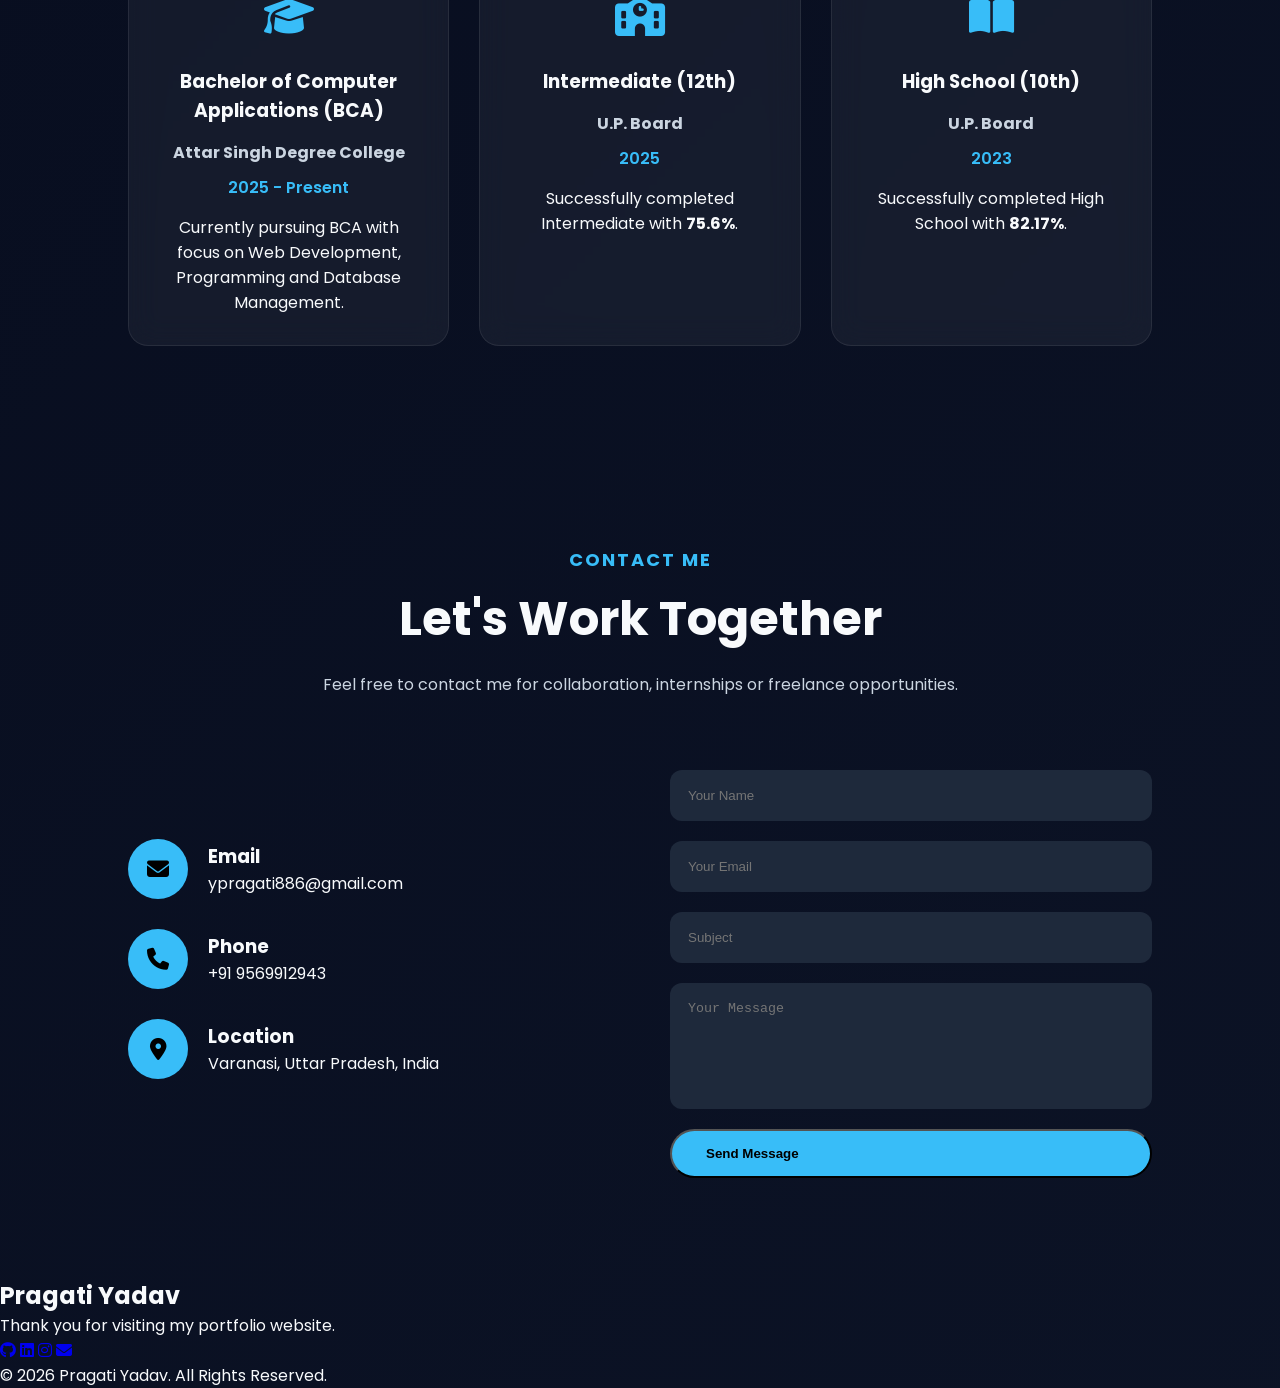
==== commit 583131c9: "Update index.html" ====
--- a/index.html
+++ b/index.html
@@ -96,7 +96,7 @@
 
             <div class="hero-buttons">
 
-            <a href="file:///E:/Myportfolio/Pragati_Yadav_Resume.pdf" download>
+            <a href="file:///E:/Myportfolio/Pragati_Yadav_Resume.pdf" class = "btn btn-primary" download>
     <i class="fa-solid fa-download"></i>
     Download Resume
 </a>
